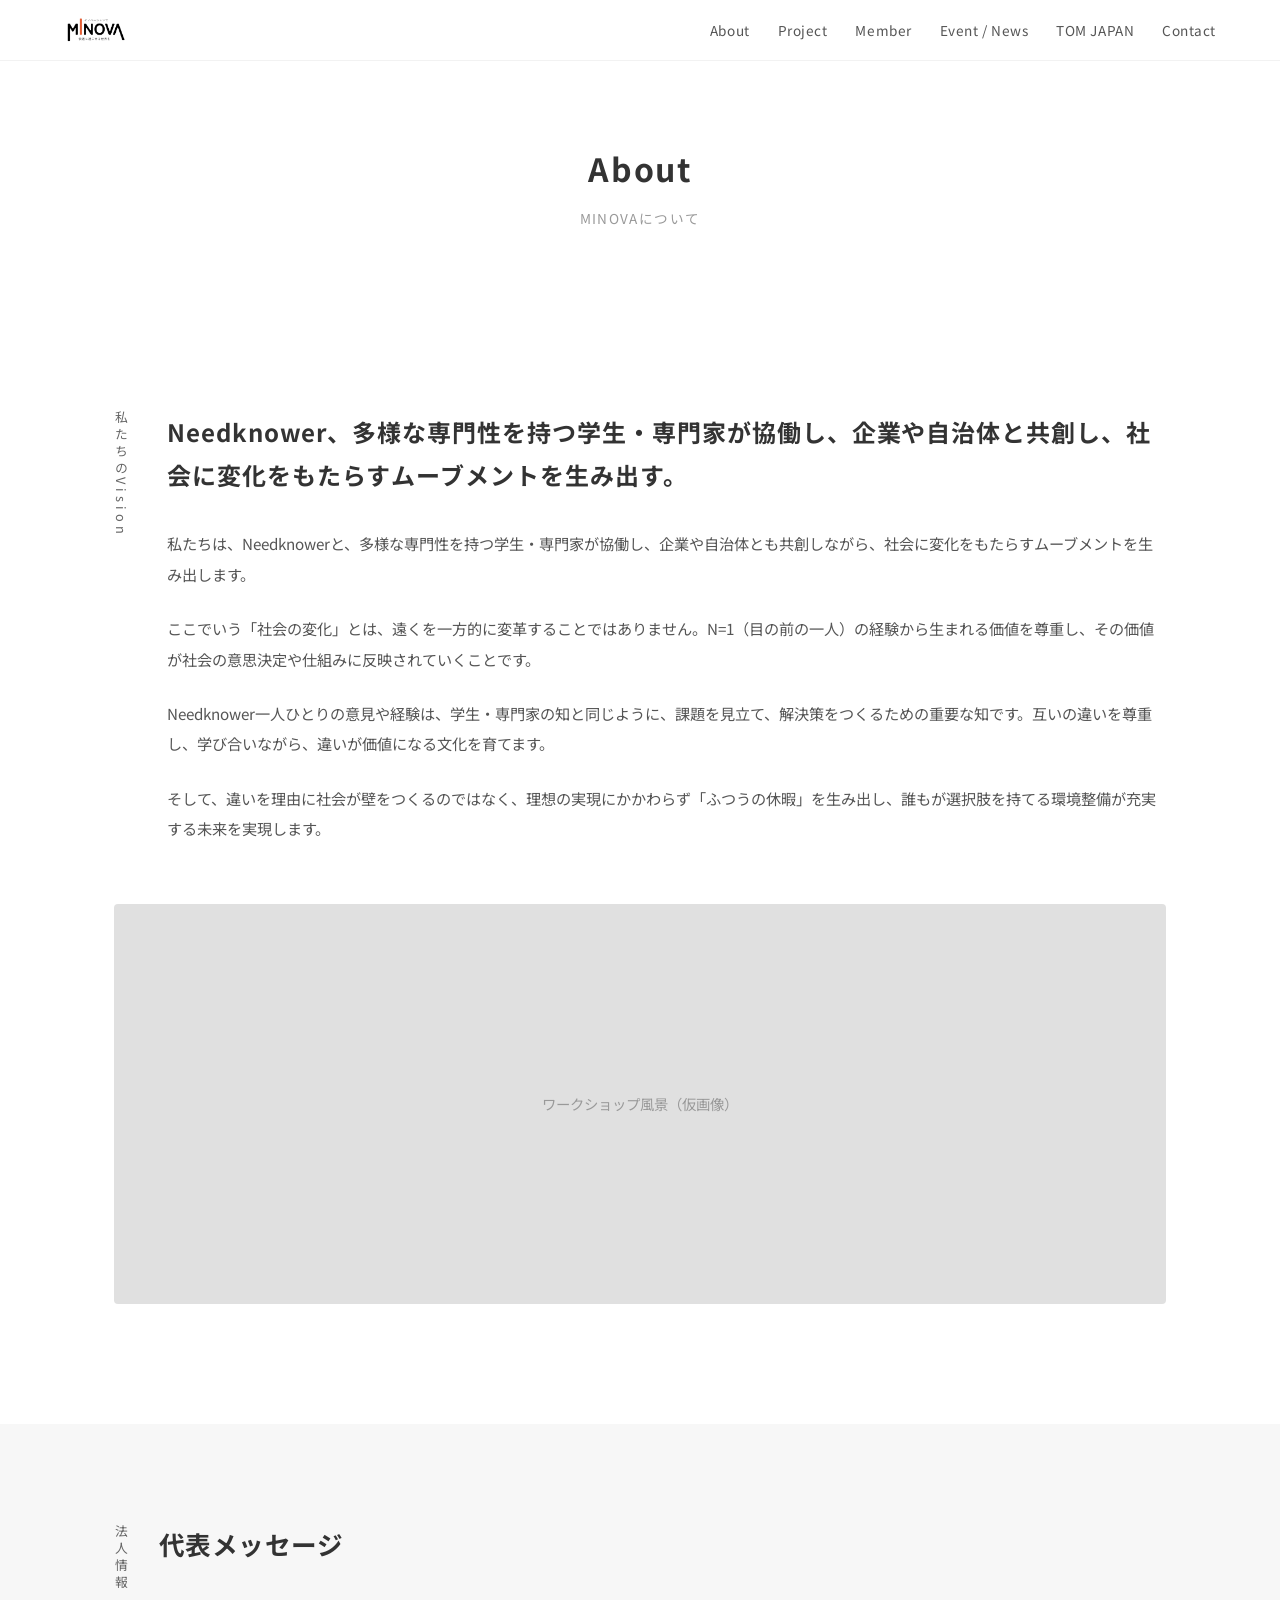
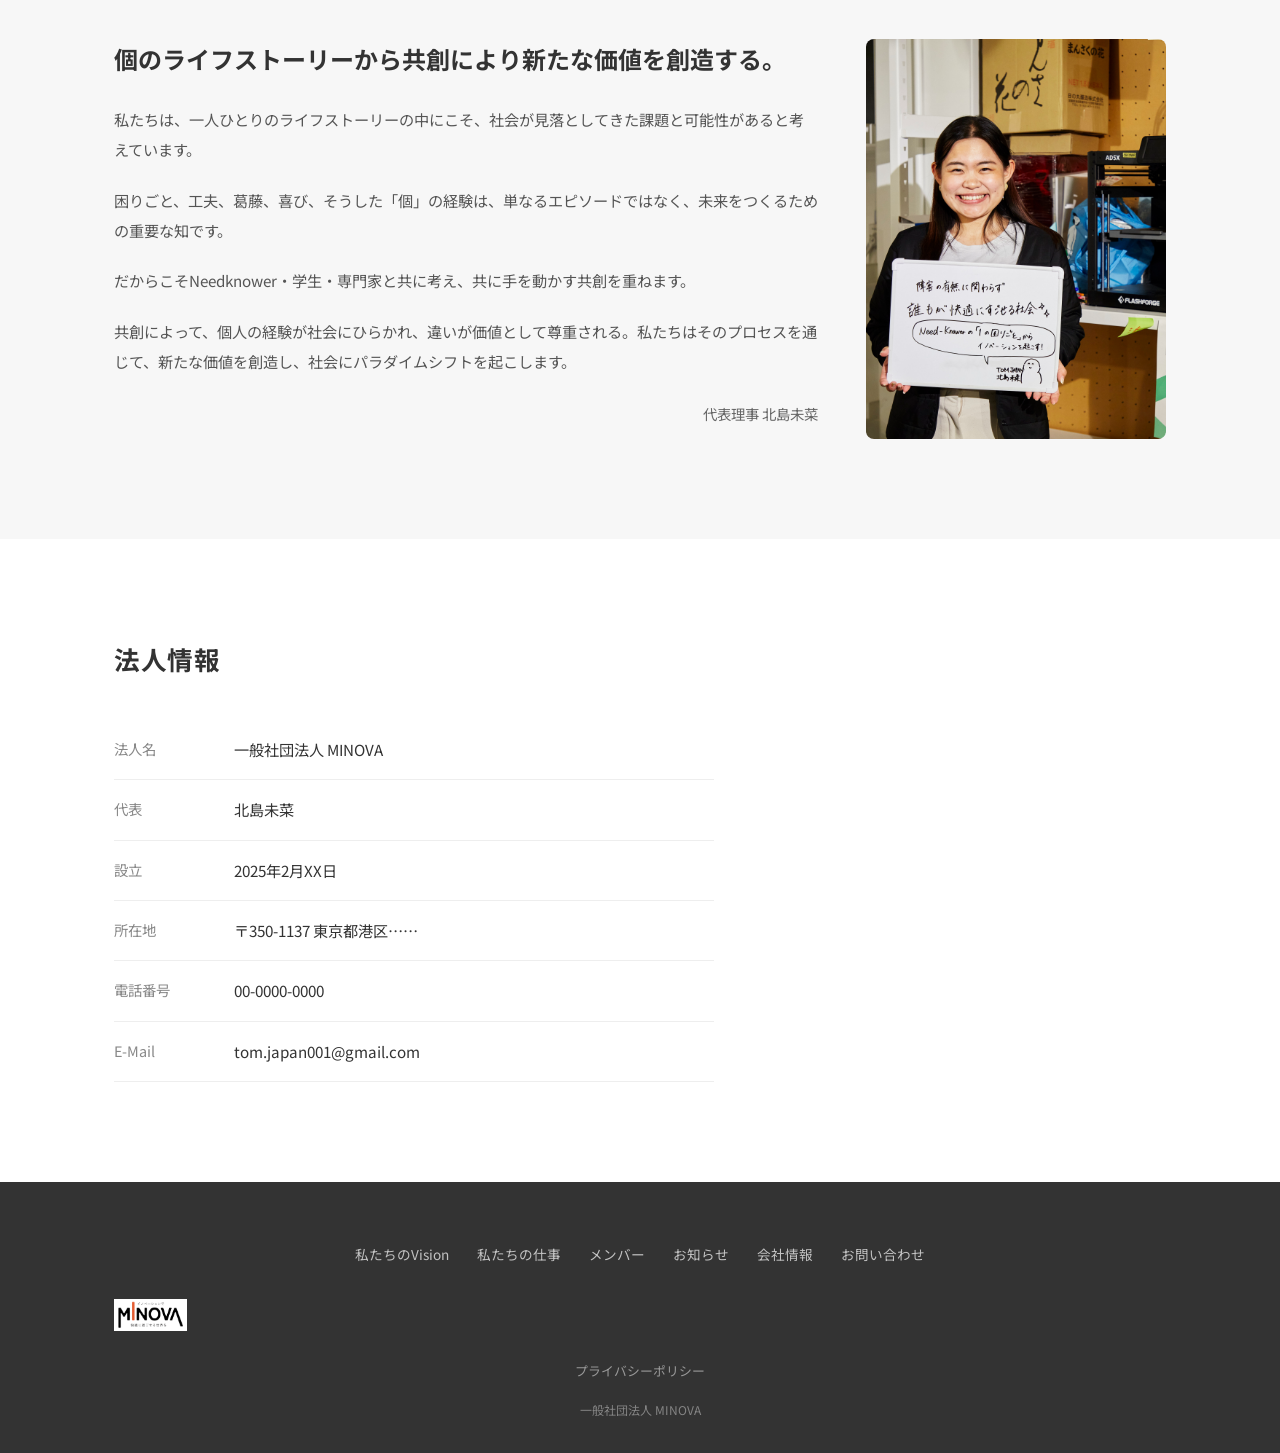
==== about.html @ c133fd69 "Aboutページの代表メッセージに写真を追加 Co-Authored-By: Claude Opus 4.6 (1M context) <noreply@anthropic.com>" ====
<!DOCTYPE html>
<html lang="ja">
<head>
  <meta charset="UTF-8">
  <meta name="viewport" content="width=device-width, initial-scale=1.0">
  <title>MINOVAについて | 一般社団法人MINOVA</title>
  <meta name="description" content="一般社団法人MINOVAのビジョン、代表メッセージ、法人情報をご紹介します。">
  <!-- OGP -->
  <meta property="og:title" content="MINOVAについて | 一般社団法人MINOVA">
  <meta property="og:description" content="一般社団法人MINOVAのビジョン、代表メッセージ、法人情報をご紹介します。">
  <meta property="og:type" content="website">
  <meta property="og:url" content="">
  <meta property="og:image" content="">
  <meta property="og:site_name" content="一般社団法人MINOVA">
  <meta name="twitter:card" content="summary_large_image">
  <!-- Google Fonts -->
  <link rel="preconnect" href="https://fonts.googleapis.com">
  <link rel="preconnect" href="https://fonts.gstatic.com" crossorigin>
  <link href="https://fonts.googleapis.com/css2?family=Noto+Sans+JP:wght@400;500;700&display=swap" rel="stylesheet">
  <link rel="stylesheet" href="css/style.css">
</head>
<body>
  <!-- ナビゲーション オーバーレイ -->
  <div class="nav-overlay" id="navOverlay"></div>

  <!-- ヘッダー -->
  <header class="header">
    <div class="header__inner">
      <a href="index.html" class="header__logo"><img src="assets/images/logo.png" alt="MINOVA"></a>
      <nav class="header__nav" id="globalNav">
        <a href="about.html">About</a>
        <a href="projects.html">Project</a>
        <a href="members.html">Member</a>
        <a href="news.html">Event / News</a>
        <a href="tom-japan.html">TOM JAPAN</a>
        <a href="contact.html">Contact</a>
      </nav>
      <button class="hamburger" id="hamburger" aria-label="メニューを開く">
        <span></span>
        <span></span>
        <span></span>
      </button>
    </div>
  </header>

  <!-- ページヘッダー -->
  <div class="page-header">
    <h1 class="page-header__title">About</h1>
    <p class="page-header__subtitle">MINOVAについて</p>
  </div>

  <!-- 私たちのVision -->
  <section class="vision section fade-in" id="about-vision">
    <div class="container">
      <div class="vision__inner">
        <div class="section-label">私たちのVision</div>
        <div class="vision__content">
          <h2 class="vision__heading">Needknower、多様な専門性を持つ学生・専門家が協働し、企業や自治体と共創し、社会に変化をもたらすムーブメントを生み出す。</h2>
          <div class="vision__text">
            <p>私たちは、Needknowerと、多様な専門性を持つ学生・専門家が協働し、企業や自治体とも共創しながら、社会に変化をもたらすムーブメントを生み出します。</p>
            <p>ここでいう「社会の変化」とは、遠くを一方的に変革することではありません。N=1（目の前の一人）の経験から生まれる価値を尊重し、その価値が社会の意思決定や仕組みに反映されていくことです。</p>
            <p>Needknower一人ひとりの意見や経験は、学生・専門家の知と同じように、課題を見立て、解決策をつくるための重要な知です。互いの違いを尊重し、学び合いながら、違いが価値になる文化を育てます。</p>
            <p>そして、違いを理由に社会が壁をつくるのではなく、理想の実現にかかわらず「ふつうの休暇」を生み出し、誰もが選択肢を持てる環境整備が充実する未来を実現します。</p>
          </div>
        </div>
      </div>
      <div class="vision__image vision__image--placeholder">
        ワークショップ風景（仮画像）
      </div>
    </div>
  </section>

  <!-- 代表メッセージ -->
  <section class="section section--gray fade-in" id="message">
    <div class="container">
      <div class="section-header">
        <div class="section-label">法人情報</div>
        <div>
          <h2 class="section-title">代表メッセージ</h2>
        </div>
      </div>
      <div class="message">
        <div class="message__text">
          <h3 class="message__title">個のライフストーリーから共創により新たな価値を創造する。</h3>
          <div class="message__body">
            <p>私たちは、一人ひとりのライフストーリーの中にこそ、社会が見落としてきた課題と可能性があると考えています。</p>
            <p>困りごと、工夫、葛藤、喜び、そうした「個」の経験は、単なるエピソードではなく、未来をつくるための重要な知です。</p>
            <p>だからこそNeedknower・学生・専門家と共に考え、共に手を動かす共創を重ねます。</p>
            <p>共創によって、個人の経験が社会にひらかれ、違いが価値として尊重される。私たちはそのプロセスを通じて、新たな価値を創造し、社会にパラダイムシフトを起こします。</p>
          </div>
          <p class="message__author">代表理事 北島未菜</p>
        </div>
        <img src="assets/images/Reps' Greeting.JPG" alt="代表理事 北島未菜" class="message__photo">
      </div>
    </div>
  </section>

  <!-- 法人情報 -->
  <section class="section fade-in" id="corporate-info">
    <div class="container">
      <h2 class="section-title" style="margin-bottom: 40px;">法人情報</h2>
      <table class="info-table">
        <tr>
          <th>法人名</th>
          <td>一般社団法人 MINOVA</td>
        </tr>
        <tr>
          <th>代表</th>
          <td>北島未菜</td>
        </tr>
        <tr>
          <th>設立</th>
          <td>2025年2月XX日</td>
        </tr>
        <tr>
          <th>所在地</th>
          <td>〒350-1137 東京都港区……</td>
        </tr>
        <tr>
          <th>電話番号</th>
          <td>00-0000-0000</td>
        </tr>
        <tr>
          <th>E-Mail</th>
          <td>tom.japan001@gmail.com</td>
        </tr>
      </table>
    </div>
  </section>

  <!-- フッター -->
  <footer class="footer">
    <div class="footer__inner">
      <nav class="footer__nav">
        <a href="about.html">私たちのVision</a>
        <a href="projects.html">私たちの仕事</a>
        <a href="members.html">メンバー</a>
        <a href="news.html">お知らせ</a>
        <a href="about.html#corporate-info">会社情報</a>
        <a href="contact.html">お問い合わせ</a>
      </nav>
      <div class="footer__logo"><img src="assets/images/logo.png" alt="MINOVA" style="height: 32px;"></div>
      <div class="footer__links">
        <a href="#">プライバシーポリシー</a>
      </div>
      <p class="footer__copy">一般社団法人 MINOVA</p>
    </div>
  </footer>

  <script src="js/main.js"></script>
</body>
</html>
---- css/style.css ----
/* ============================================
   MINOVA - 一般社団法人MINOVA 公式サイト
   style.css - メインスタイルシート
   ============================================ */

/* --- リセット・ベース --- */
*,
*::before,
*::after {
  margin: 0;
  padding: 0;
  box-sizing: border-box;
}

html {
  font-size: 16px;
  scroll-behavior: smooth;
}

body {
  font-family: "Noto Sans JP", "Hiragino Kaku Gothic ProN", "Yu Gothic", sans-serif;
  color: #333;
  background-color: #fff;
  line-height: 1.8;
  -webkit-font-smoothing: antialiased;
}

img {
  max-width: 100%;
  height: auto;
  display: block;
}

a {
  color: inherit;
  text-decoration: none;
}

ul, ol {
  list-style: none;
}

button, input, textarea, select {
  font-family: inherit;
  font-size: inherit;
}

/* --- ユーティリティ --- */
.container {
  max-width: 1100px;
  margin: 0 auto;
  padding: 0 24px;
}

.container--narrow {
  max-width: 800px;
  margin: 0 auto;
  padding: 0 24px;
}

.section {
  padding: 100px 0;
}

.section--gray {
  background-color: #f7f7f7;
}

.section-label {
  writing-mode: vertical-rl;
  font-size: 0.8rem;
  letter-spacing: 0.3em;
  color: #666;
  font-weight: 400;
  line-height: 1;
}

.section-header {
  display: flex;
  align-items: flex-start;
  gap: 32px;
  margin-bottom: 48px;
}

.section-title {
  font-size: 1.6rem;
  font-weight: 700;
  line-height: 1.6;
  letter-spacing: 0.02em;
}

.section-subtitle {
  font-size: 0.95rem;
  color: #888;
  margin-top: 8px;
  letter-spacing: 0.05em;
}

/* --- ヘッダー --- */
.header {
  position: fixed;
  top: 0;
  left: 0;
  width: 100%;
  background: rgba(255, 255, 255, 0.97);
  backdrop-filter: blur(8px);
  z-index: 1000;
  border-bottom: 1px solid rgba(0, 0, 0, 0.05);
}

.header__inner {
  display: flex;
  align-items: center;
  justify-content: space-between;
  max-width: 1200px;
  margin: 0 auto;
  padding: 16px 24px;
}

.header__logo {
  display: flex;
  align-items: center;
  gap: 8px;
  font-size: 1.4rem;
  font-weight: 700;
  letter-spacing: 0.08em;
  color: #222;
}

.header__logo img {
  height: 28px;
  width: auto;
}

.header__nav {
  display: flex;
  align-items: center;
  gap: 28px;
}

.header__nav a {
  font-size: 0.85rem;
  color: #555;
  letter-spacing: 0.04em;
  transition: color 0.3s;
  position: relative;
}

.header__nav a::after {
  content: "";
  position: absolute;
  bottom: -4px;
  left: 0;
  width: 0;
  height: 1px;
  background: #333;
  transition: width 0.3s;
}

.header__nav a:hover {
  color: #222;
}

.header__nav a:hover::after {
  width: 100%;
}

/* ハンバーガーメニュー */
.hamburger {
  display: none;
  flex-direction: column;
  gap: 5px;
  background: none;
  border: none;
  cursor: pointer;
  padding: 4px;
  z-index: 1001;
}

.hamburger span {
  display: block;
  width: 24px;
  height: 2px;
  background: #333;
  transition: transform 0.3s, opacity 0.3s;
}

.hamburger.is-active span:nth-child(1) {
  transform: rotate(45deg) translate(5px, 5px);
}

.hamburger.is-active span:nth-child(2) {
  opacity: 0;
}

.hamburger.is-active span:nth-child(3) {
  transform: rotate(-45deg) translate(5px, -5px);
}

/* --- Hero --- */
.hero {
  position: relative;
  height: 100vh;
  min-height: 600px;
  display: flex;
  align-items: center;
  justify-content: center;
  overflow: hidden;
  margin-top: 60px;
}

.hero__bg {
  position: absolute;
  inset: 0;
  /* 仮画像：後でGoogle DriveのURLに差し替え */
  background: url("../assets/images/hero-placeholder.jpg") center center / cover no-repeat;
  filter: brightness(0.6);
}

/* 仮画像がない場合のフォールバック */
.hero__bg--placeholder {
  background: linear-gradient(135deg, #667eea 0%, #764ba2 100%);
  filter: brightness(0.7);
}

.hero__content {
  position: relative;
  z-index: 1;
  text-align: center;
  color: #fff;
}

.hero__copy {
  font-size: 3rem;
  font-weight: 700;
  line-height: 1.5;
  letter-spacing: 0.08em;
  text-shadow: 0 2px 20px rgba(0, 0, 0, 0.3);
}

.hero__copy span {
  display: block;
}

/* --- Visionセクション --- */
.vision {
  padding: 120px 0;
}

.vision__inner {
  display: flex;
  gap: 40px;
  align-items: flex-start;
}

.vision__heading {
  font-size: 1.5rem;
  font-weight: 700;
  line-height: 1.8;
  letter-spacing: 0.04em;
  margin-bottom: 32px;
}

.vision__text {
  font-size: 0.95rem;
  line-height: 2;
  color: #555;
}

.vision__text p {
  margin-bottom: 24px;
}

.vision__text p:last-child {
  margin-bottom: 0;
}

.vision__image {
  margin-top: 60px;
  width: 100%;
  height: 400px;
  /* 仮画像：後でGoogle DriveのURLに差し替え */
  background: url("../assets/images/vision-placeholder.jpg") center center / cover no-repeat;
  border-radius: 4px;
}

.vision__image--placeholder {
  background: #e0e0e0;
  display: flex;
  align-items: center;
  justify-content: center;
  color: #999;
  font-size: 0.9rem;
}

/* --- 私たちの仕事セクション --- */
.work {
  padding: 120px 0;
  background: #fafafa;
}

.work__inner {
  display: flex;
  gap: 40px;
  align-items: flex-start;
}

.work__content {
  flex: 1;
}

.work__item {
  margin-bottom: 60px;
}

.work__item:last-child {
  margin-bottom: 0;
}

.work__number {
  font-size: 0.85rem;
  color: #999;
  letter-spacing: 0.1em;
  margin-bottom: 8px;
}

.work__item-title {
  font-size: 1.4rem;
  font-weight: 700;
  margin-bottom: 16px;
  letter-spacing: 0.02em;
}

.work__item-text {
  font-size: 0.95rem;
  line-height: 2;
  color: #555;
  margin-bottom: 24px;
}

.work__images {
  display: grid;
  grid-template-columns: repeat(3, 1fr);
  gap: 12px;
}

.work__images img,
.work__images .placeholder-img {
  width: 100%;
  aspect-ratio: 4 / 3;
  object-fit: cover;
  border-radius: 4px;
}

.placeholder-img {
  background: #e0e0e0;
  display: flex;
  align-items: center;
  justify-content: center;
  color: #aaa;
  font-size: 0.8rem;
}

/* --- カードセクション共通 --- */
.cards-grid {
  display: grid;
  grid-template-columns: repeat(3, 1fr);
  gap: 24px;
}

.card {
  background: #fff;
  border-radius: 8px;
  overflow: hidden;
  box-shadow: 0 2px 12px rgba(0, 0, 0, 0.06);
  transition: transform 0.3s, box-shadow 0.3s;
}

.card:hover {
  transform: translateY(-4px);
  box-shadow: 0 8px 24px rgba(0, 0, 0, 0.1);
}

.card__image {
  width: 100%;
  aspect-ratio: 16 / 10;
  object-fit: cover;
  background: #e8e8e8;
}

.card__image--placeholder {
  display: flex;
  align-items: center;
  justify-content: center;
  color: #aaa;
  font-size: 0.8rem;
}

.card__body {
  padding: 20px;
}

.card__category {
  display: inline-block;
  font-size: 0.7rem;
  font-weight: 700;
  color: #fff;
  background: #333;
  padding: 2px 10px;
  border-radius: 2px;
  letter-spacing: 0.08em;
  margin-bottom: 8px;
}

.card__date {
  font-size: 0.78rem;
  color: #999;
  margin-left: 8px;
}

.card__title {
  font-size: 1rem;
  font-weight: 600;
  margin-bottom: 8px;
  line-height: 1.5;
}

.card__summary {
  font-size: 0.85rem;
  color: #777;
  line-height: 1.7;
}

/* --- お知らせ（リスト形式） --- */
.news-list {
  border-top: 1px solid #eee;
}

.news-list__item {
  display: flex;
  align-items: flex-start;
  gap: 24px;
  padding: 24px 0;
  border-bottom: 1px solid #eee;
  transition: background 0.2s;
}

.news-list__item:hover {
  background: #fafafa;
}

.news-list__image {
  width: 160px;
  min-width: 160px;
  aspect-ratio: 16 / 10;
  object-fit: cover;
  background: #e8e8e8;
  border-radius: 4px;
}

.news-list__image--placeholder {
  display: flex;
  align-items: center;
  justify-content: center;
  color: #aaa;
  font-size: 0.75rem;
}

.news-list__content {
  flex: 1;
}

.news-list__meta {
  display: flex;
  align-items: center;
  gap: 12px;
  margin-bottom: 8px;
}

.news-list__category {
  display: inline-block;
  font-size: 0.7rem;
  font-weight: 700;
  color: #fff;
  background: #333;
  padding: 2px 8px;
  border-radius: 2px;
  letter-spacing: 0.06em;
}

.news-list__date {
  font-size: 0.8rem;
  color: #999;
}

.news-list__title {
  font-size: 1rem;
  font-weight: 600;
  margin-bottom: 4px;
}

.news-list__summary {
  font-size: 0.85rem;
  color: #777;
  line-height: 1.6;
}

/* --- メンバー横スクロール --- */
.members-scroll {
  display: flex;
  gap: 20px;
  overflow-x: auto;
  padding-bottom: 16px;
  scroll-snap-type: x mandatory;
  -webkit-overflow-scrolling: touch;
}

.members-scroll .member-card {
  flex: 0 0 220px;
  scroll-snap-align: start;
}

.members-scroll::-webkit-scrollbar {
  height: 6px;
}

.members-scroll::-webkit-scrollbar-track {
  background: #eee;
  border-radius: 3px;
}

.members-scroll::-webkit-scrollbar-thumb {
  background: #ccc;
  border-radius: 3px;
}

.members-scroll::-webkit-scrollbar-thumb:hover {
  background: #aaa;
}

/* --- メンバーカード --- */
.members-grid {
  display: grid;
  grid-template-columns: repeat(auto-fill, minmax(240px, 1fr));
  gap: 28px;
}

.member-card {
  text-align: center;
  padding: 32px 20px;
  background: #fff;
  border-radius: 12px;
  box-shadow: 0 2px 12px rgba(0, 0, 0, 0.06);
  transition: transform 0.3s;
}

.member-card:hover {
  transform: translateY(-4px);
}

.member-card__photo {
  width: 120px;
  height: 120px;
  border-radius: 50%;
  object-fit: cover;
  margin: 0 auto 16px;
  background: #e8e8e8;
}

.member-card__photo--placeholder {
  display: flex;
  align-items: center;
  justify-content: center;
  color: #aaa;
  font-size: 0.75rem;
}

.member-card__name {
  font-size: 1.1rem;
  font-weight: 700;
  margin-bottom: 4px;
}

.member-card__affiliation {
  font-size: 0.8rem;
  color: #888;
  margin-bottom: 4px;
}

.member-card__role {
  font-size: 0.8rem;
  color: #666;
  font-weight: 600;
  margin-bottom: 12px;
}

.member-card__comment {
  font-size: 0.85rem;
  color: #555;
  line-height: 1.6;
  font-style: italic;
}

/* --- 法人情報テーブル --- */
.info-table {
  width: 100%;
  max-width: 600px;
  border-collapse: collapse;
}

.info-table tr {
  border-bottom: 1px solid #eee;
}

.info-table th {
  text-align: left;
  font-weight: 400;
  font-size: 0.9rem;
  color: #888;
  padding: 16px 24px 16px 0;
  white-space: nowrap;
  vertical-align: top;
  width: 120px;
}

.info-table td {
  font-size: 0.95rem;
  padding: 16px 0;
}

/* --- お問い合わせフォーム --- */
.contact-form {
  max-width: 560px;
  margin: 0 auto;
}

.contact-form__intro {
  text-align: center;
  font-size: 0.95rem;
  color: #555;
  margin-bottom: 40px;
  line-height: 1.8;
}

.form-group {
  margin-bottom: 28px;
}

.form-group label {
  display: block;
  font-size: 0.9rem;
  font-weight: 700;
  margin-bottom: 8px;
}

.form-group .required {
  display: inline-block;
  font-size: 0.7rem;
  color: #fff;
  background: #e74c3c;
  padding: 1px 8px;
  border-radius: 2px;
  margin-left: 8px;
  font-weight: 400;
}

.form-group input[type="text"],
.form-group input[type="email"],
.form-group input[type="tel"],
.form-group textarea {
  width: 100%;
  padding: 12px 16px;
  border: 1px solid #ddd;
  border-radius: 4px;
  font-size: 0.95rem;
  transition: border-color 0.3s;
  background: #fff;
}

.form-group input:focus,
.form-group textarea:focus {
  outline: none;
  border-color: #333;
}

.form-group textarea {
  min-height: 180px;
  resize: vertical;
}

.form-checkbox {
  display: flex;
  align-items: center;
  gap: 8px;
  margin-bottom: 16px;
}

.form-checkbox input[type="checkbox"] {
  width: 18px;
  height: 18px;
  accent-color: #333;
}

.form-checkbox label {
  font-size: 0.9rem;
  font-weight: 400;
  margin-bottom: 0;
}

.form-checkbox .required {
  display: inline-block;
  font-size: 0.7rem;
  color: #fff;
  background: #e74c3c;
  padding: 1px 8px;
  border-radius: 2px;
  margin-left: 8px;
  font-weight: 400;
}

.form-note {
  text-align: center;
  font-size: 0.8rem;
  color: #999;
  margin-bottom: 24px;
  line-height: 1.7;
}

.form-submit {
  display: block;
  width: 200px;
  margin: 0 auto;
  padding: 16px;
  background: #333;
  color: #fff;
  border: none;
  border-radius: 4px;
  font-size: 1rem;
  font-weight: 600;
  letter-spacing: 0.1em;
  cursor: pointer;
  transition: background 0.3s;
}

.form-submit:hover {
  background: #555;
}

.form-submit:disabled {
  background: #ccc;
  cursor: not-allowed;
}

/* --- ボタン共通 --- */
.btn {
  display: inline-block;
  padding: 14px 36px;
  border: 1px solid #333;
  color: #333;
  font-size: 0.9rem;
  letter-spacing: 0.06em;
  transition: background 0.3s, color 0.3s;
  border-radius: 0;
}

.btn:hover {
  background: #333;
  color: #fff;
}

.btn--primary {
  background: #333;
  color: #fff;
}

.btn--primary:hover {
  background: #555;
}

.btn--center {
  display: block;
  text-align: center;
  width: fit-content;
  margin: 40px auto 0;
}

/* --- CTA セクション --- */
.cta {
  text-align: center;
  padding: 80px 0;
  background: #f5f5f5;
}

.cta__title {
  font-size: 1.4rem;
  font-weight: 700;
  margin-bottom: 16px;
}

.cta__text {
  font-size: 0.95rem;
  color: #666;
  margin-bottom: 32px;
}

/* --- TOM JAPAN 導線 --- */
.tom-japan-banner {
  position: relative;
  padding: 80px 0;
  background: #f0f0f0;
  overflow: hidden;
}

.tom-japan-banner__inner {
  display: flex;
  align-items: center;
  gap: 48px;
}

.tom-japan-banner__image {
  width: 400px;
  min-width: 300px;
  aspect-ratio: 4 / 3;
  background: #ddd;
  border-radius: 8px;
  object-fit: cover;
}

.tom-japan-banner__image--placeholder {
  display: flex;
  align-items: center;
  justify-content: center;
  color: #999;
  font-size: 0.85rem;
}

.tom-japan-banner__content {
  flex: 1;
}

.tom-japan-banner__title {
  font-size: 1.6rem;
  font-weight: 700;
  margin-bottom: 16px;
}

.tom-japan-banner__text {
  font-size: 0.95rem;
  color: #555;
  line-height: 1.8;
  margin-bottom: 24px;
}

/* --- 大きな画像セクション --- */
.full-image {
  width: 100%;
  height: 50vh;
  min-height: 300px;
  object-fit: cover;
  background: #e0e0e0;
}

.full-image--placeholder {
  display: flex;
  align-items: center;
  justify-content: center;
  color: #999;
  font-size: 0.9rem;
}

/* --- ページヘッダー（各ページ上部） --- */
.page-header {
  padding: 140px 0 60px;
  text-align: center;
}

.page-header__title {
  font-size: 2rem;
  font-weight: 700;
  letter-spacing: 0.06em;
  margin-bottom: 8px;
}

.page-header__subtitle {
  font-size: 0.85rem;
  color: #999;
  letter-spacing: 0.1em;
}

/* --- 代表メッセージ --- */
.message {
  display: flex;
  gap: 48px;
  align-items: flex-start;
}

.message__text {
  flex: 1;
}

.message__title {
  font-size: 1.5rem;
  font-weight: 700;
  line-height: 1.7;
  margin-bottom: 24px;
}

.message__body {
  font-size: 0.95rem;
  line-height: 2;
  color: #555;
}

.message__body p {
  margin-bottom: 20px;
}

.message__body p:last-child {
  margin-bottom: 0;
}

.message__author {
  text-align: right;
  font-size: 0.9rem;
  color: #666;
  margin-top: 24px;
}

.message__photo {
  width: 300px;
  min-width: 250px;
  aspect-ratio: 3 / 4;
  object-fit: cover;
  border-radius: 8px;
  background: #e8e8e8;
}

.message__photo--placeholder {
  display: flex;
  align-items: center;
  justify-content: center;
  color: #aaa;
  font-size: 0.8rem;
}

/* --- フッター --- */
.footer {
  background: #333;
  color: #fff;
  padding: 60px 0 32px;
}

.footer__inner {
  max-width: 1100px;
  margin: 0 auto;
  padding: 0 24px;
}

.footer__nav {
  display: flex;
  justify-content: center;
  gap: 28px;
  margin-bottom: 32px;
  flex-wrap: wrap;
}

.footer__nav a {
  font-size: 0.85rem;
  color: rgba(255, 255, 255, 0.7);
  transition: color 0.3s;
}

.footer__nav a:hover {
  color: #fff;
}

.footer__logo {
  text-align: center;
  font-size: 1.3rem;
  font-weight: 700;
  letter-spacing: 0.08em;
  margin-bottom: 24px;
}

.footer__links {
  text-align: center;
  margin-bottom: 16px;
}

.footer__links a {
  font-size: 0.8rem;
  color: rgba(255, 255, 255, 0.5);
  transition: color 0.3s;
}

.footer__links a:hover {
  color: #fff;
}

.footer__copy {
  text-align: center;
  font-size: 0.75rem;
  color: rgba(255, 255, 255, 0.4);
}

/* --- フェードインアニメーション --- */
.fade-in {
  opacity: 0;
  transform: translateY(20px);
  transition: opacity 0.6s ease, transform 0.6s ease;
}

.fade-in.is-visible {
  opacity: 1;
  transform: translateY(0);
}

/* --- レスポンシブ --- */
@media (max-width: 1024px) {
  .cards-grid {
    grid-template-columns: repeat(2, 1fr);
  }
}

@media (max-width: 768px) {
  html {
    font-size: 15px;
  }

  .section {
    padding: 70px 0;
  }

  /* ヘッダー */
  .hamburger {
    display: flex;
  }

  .header__nav {
    position: fixed;
    top: 0;
    right: -100%;
    width: 80%;
    max-width: 320px;
    height: 100vh;
    background: #fff;
    flex-direction: column;
    align-items: flex-start;
    padding: 80px 32px 32px;
    gap: 0;
    transition: right 0.3s ease;
    box-shadow: -4px 0 20px rgba(0, 0, 0, 0.1);
  }

  .header__nav.is-open {
    right: 0;
  }

  .header__nav a {
    font-size: 1rem;
    padding: 16px 0;
    display: block;
    width: 100%;
    border-bottom: 1px solid #eee;
  }

  .nav-overlay {
    display: none;
    position: fixed;
    inset: 0;
    background: rgba(0, 0, 0, 0.3);
    z-index: 999;
  }

  .nav-overlay.is-visible {
    display: block;
  }

  /* Hero */
  .hero {
    height: 80vh;
    min-height: 500px;
  }

  .hero__copy {
    font-size: 2rem;
  }

  /* Vision */
  .vision {
    padding: 80px 0;
  }

  .vision__inner {
    flex-direction: column;
    gap: 16px;
  }

  .section-label {
    writing-mode: horizontal-tb;
  }

  .vision__heading {
    font-size: 1.2rem;
  }

  .vision__image {
    height: 250px;
  }

  /* Work */
  .work {
    padding: 80px 0;
  }

  .work__inner {
    flex-direction: column;
    gap: 16px;
  }

  .work__images {
    grid-template-columns: repeat(3, 1fr);
    gap: 8px;
  }

  /* Cards */
  .cards-grid {
    grid-template-columns: 1fr;
  }

  /* News List */
  .news-list__item {
    flex-direction: column;
    gap: 12px;
  }

  .news-list__image {
    width: 100%;
    min-width: 100%;
  }

  /* Message */
  .message {
    flex-direction: column-reverse;
    gap: 24px;
  }

  .message__photo {
    width: 100%;
    min-width: unset;
    aspect-ratio: 4 / 3;
  }

  /* TOM JAPAN Banner */
  .tom-japan-banner__inner {
    flex-direction: column;
    gap: 24px;
  }

  .tom-japan-banner__image {
    width: 100%;
    min-width: unset;
  }

  /* Page Header */
  .page-header {
    padding: 110px 0 40px;
  }

  .page-header__title {
    font-size: 1.6rem;
  }

  /* Members */
  .members-grid {
    grid-template-columns: repeat(auto-fill, minmax(200px, 1fr));
    gap: 16px;
  }

  /* Section Header */
  .section-header {
    flex-direction: column;
    gap: 12px;
  }

  .section-title {
    font-size: 1.3rem;
  }

  /* Info Table */
  .info-table th {
    width: 90px;
    font-size: 0.8rem;
    padding-right: 12px;
  }

  .info-table td {
    font-size: 0.85rem;
  }
}

@media (max-width: 480px) {
  .hero__copy {
    font-size: 1.6rem;
  }

  .work__images {
    grid-template-columns: 1fr 1fr;
  }

  .members-grid {
    grid-template-columns: 1fr;
  }

  .container {
    padding: 0 16px;
  }
}
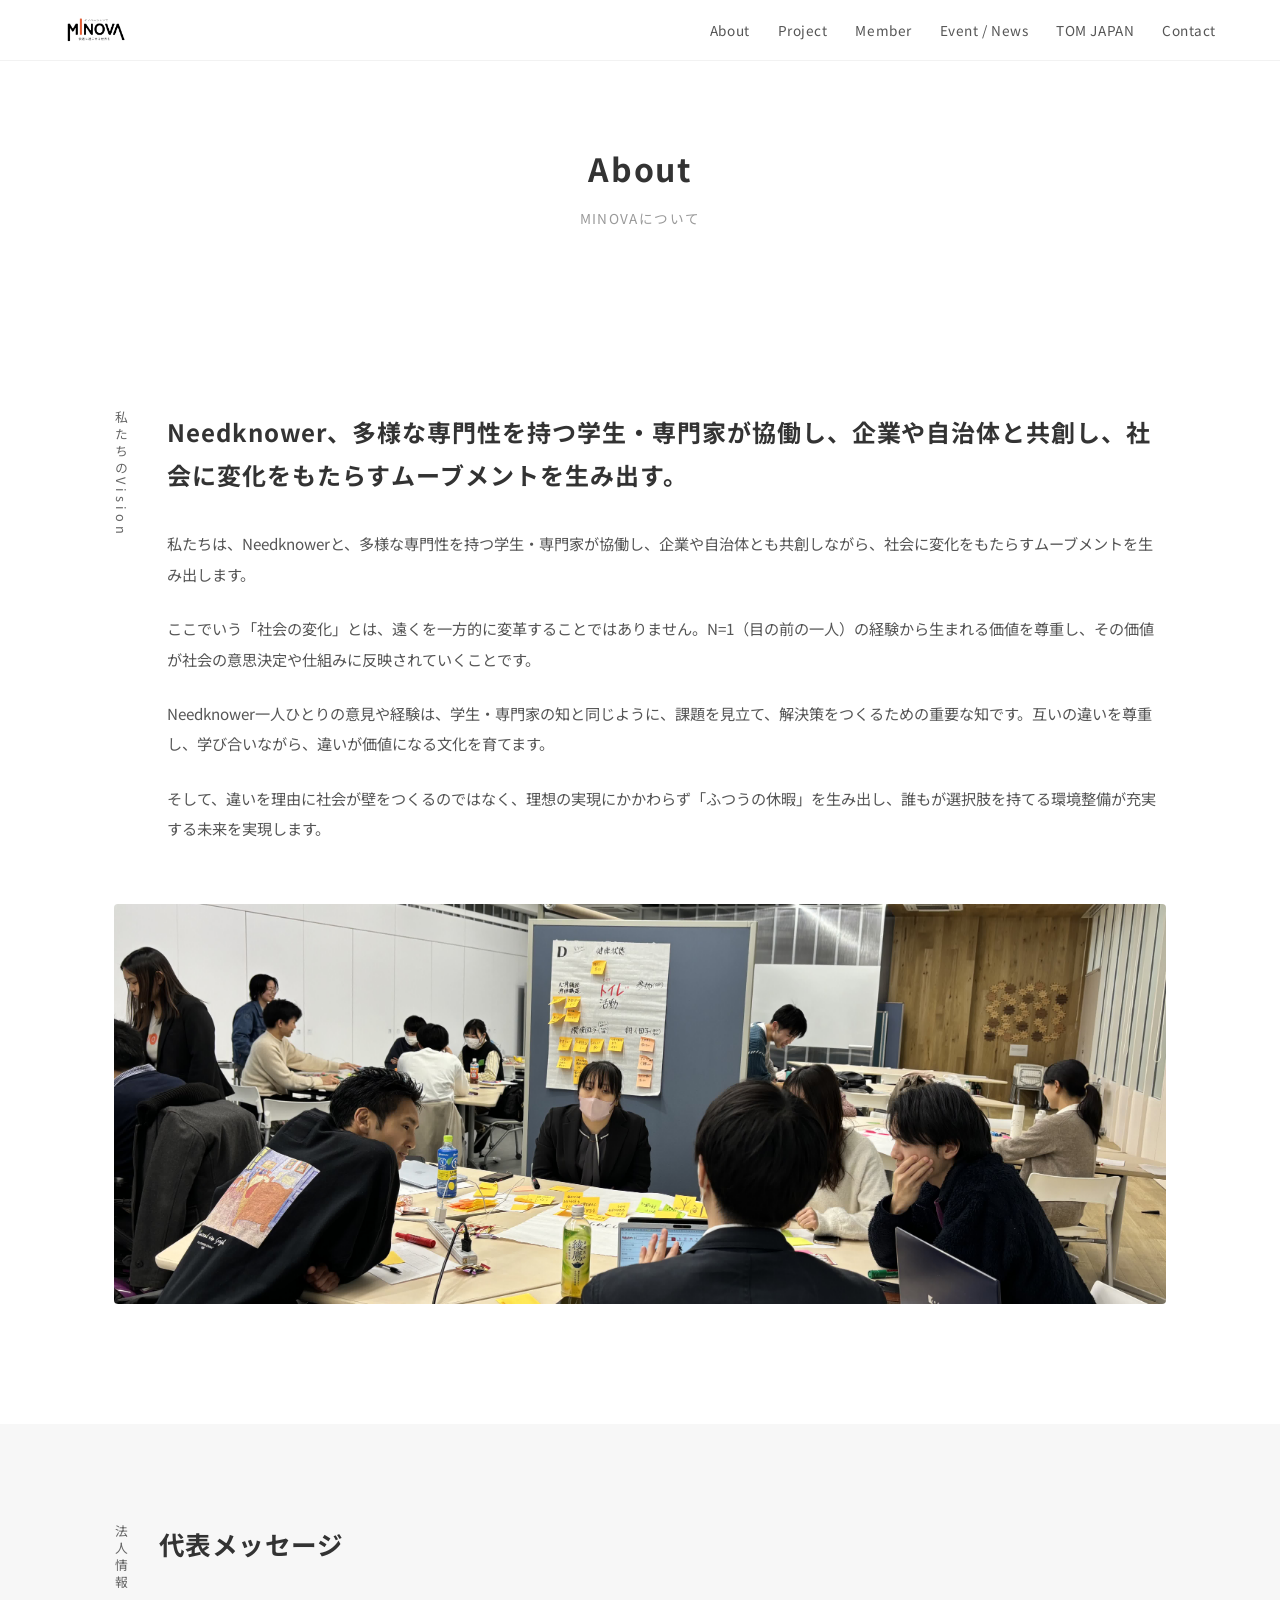
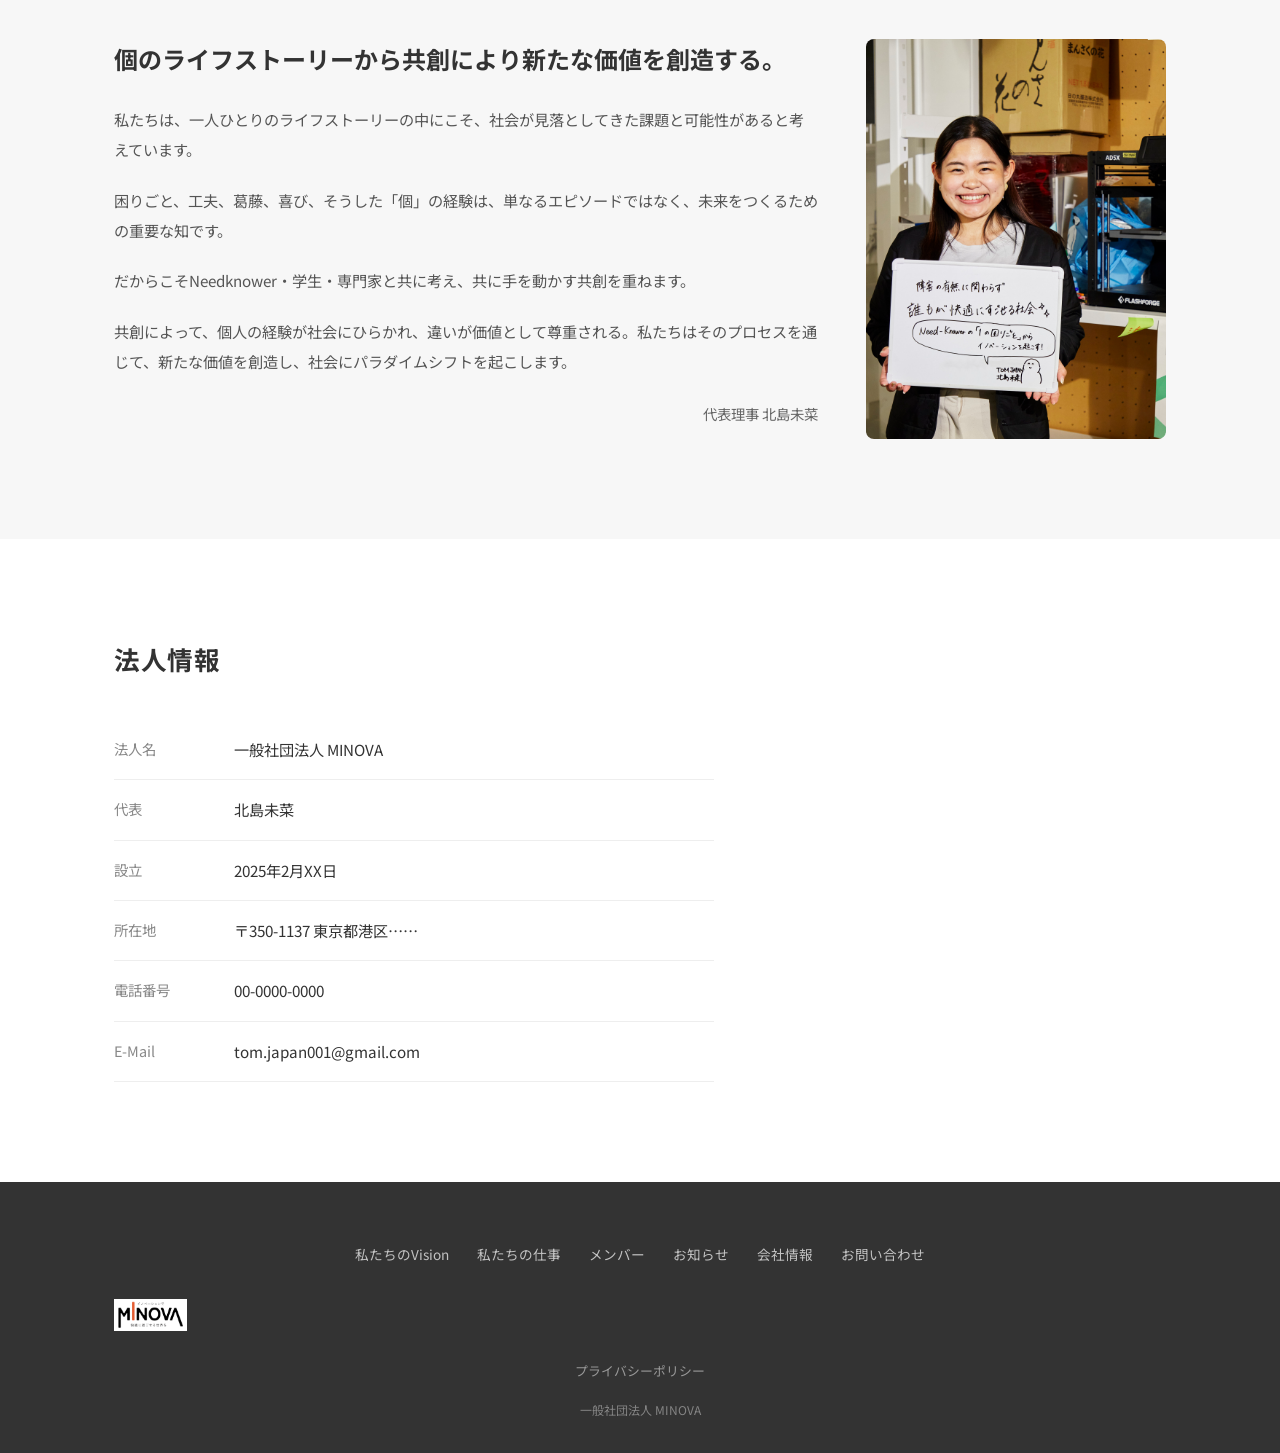
==== commit f91ad0d1: "トップ・AboutページのVisionセクションにワークショップ写真を追加 Co-Authored-By: Claude Opus 4.6 (1M context) <noreply@anthropi" ====
--- a/about.html
+++ b/about.html
@@ -64,9 +64,7 @@
           </div>
         </div>
       </div>
-      <div class="vision__image vision__image--placeholder">
-        ワークショップ風景（仮画像）
-      </div>
+      <img src="assets/images/Workshop-1.jpg" alt="ワークショップ風景" class="vision__image">
     </div>
   </section>
 
--- a/css/style.css
+++ b/css/style.css
@@ -207,14 +207,14 @@
   justify-content: center;
   overflow: hidden;
   margin-top: 60px;
+  background: #000;
 }
 
 .hero__bg {
   position: absolute;
   inset: 0;
-  /* 仮画像：後でGoogle DriveのURLに差し替え */
-  background: url("../assets/images/hero-placeholder.jpg") center center / cover no-repeat;
-  filter: brightness(0.6);
+  background: center center / cover no-repeat;
+  opacity: 0.3;
 }
 
 /* 仮画像がない場合のフォールバック */
@@ -279,8 +279,7 @@
   margin-top: 60px;
   width: 100%;
   height: 400px;
-  /* 仮画像：後でGoogle DriveのURLに差し替え */
-  background: url("../assets/images/vision-placeholder.jpg") center center / cover no-repeat;
+  object-fit: cover;
   border-radius: 4px;
 }
 
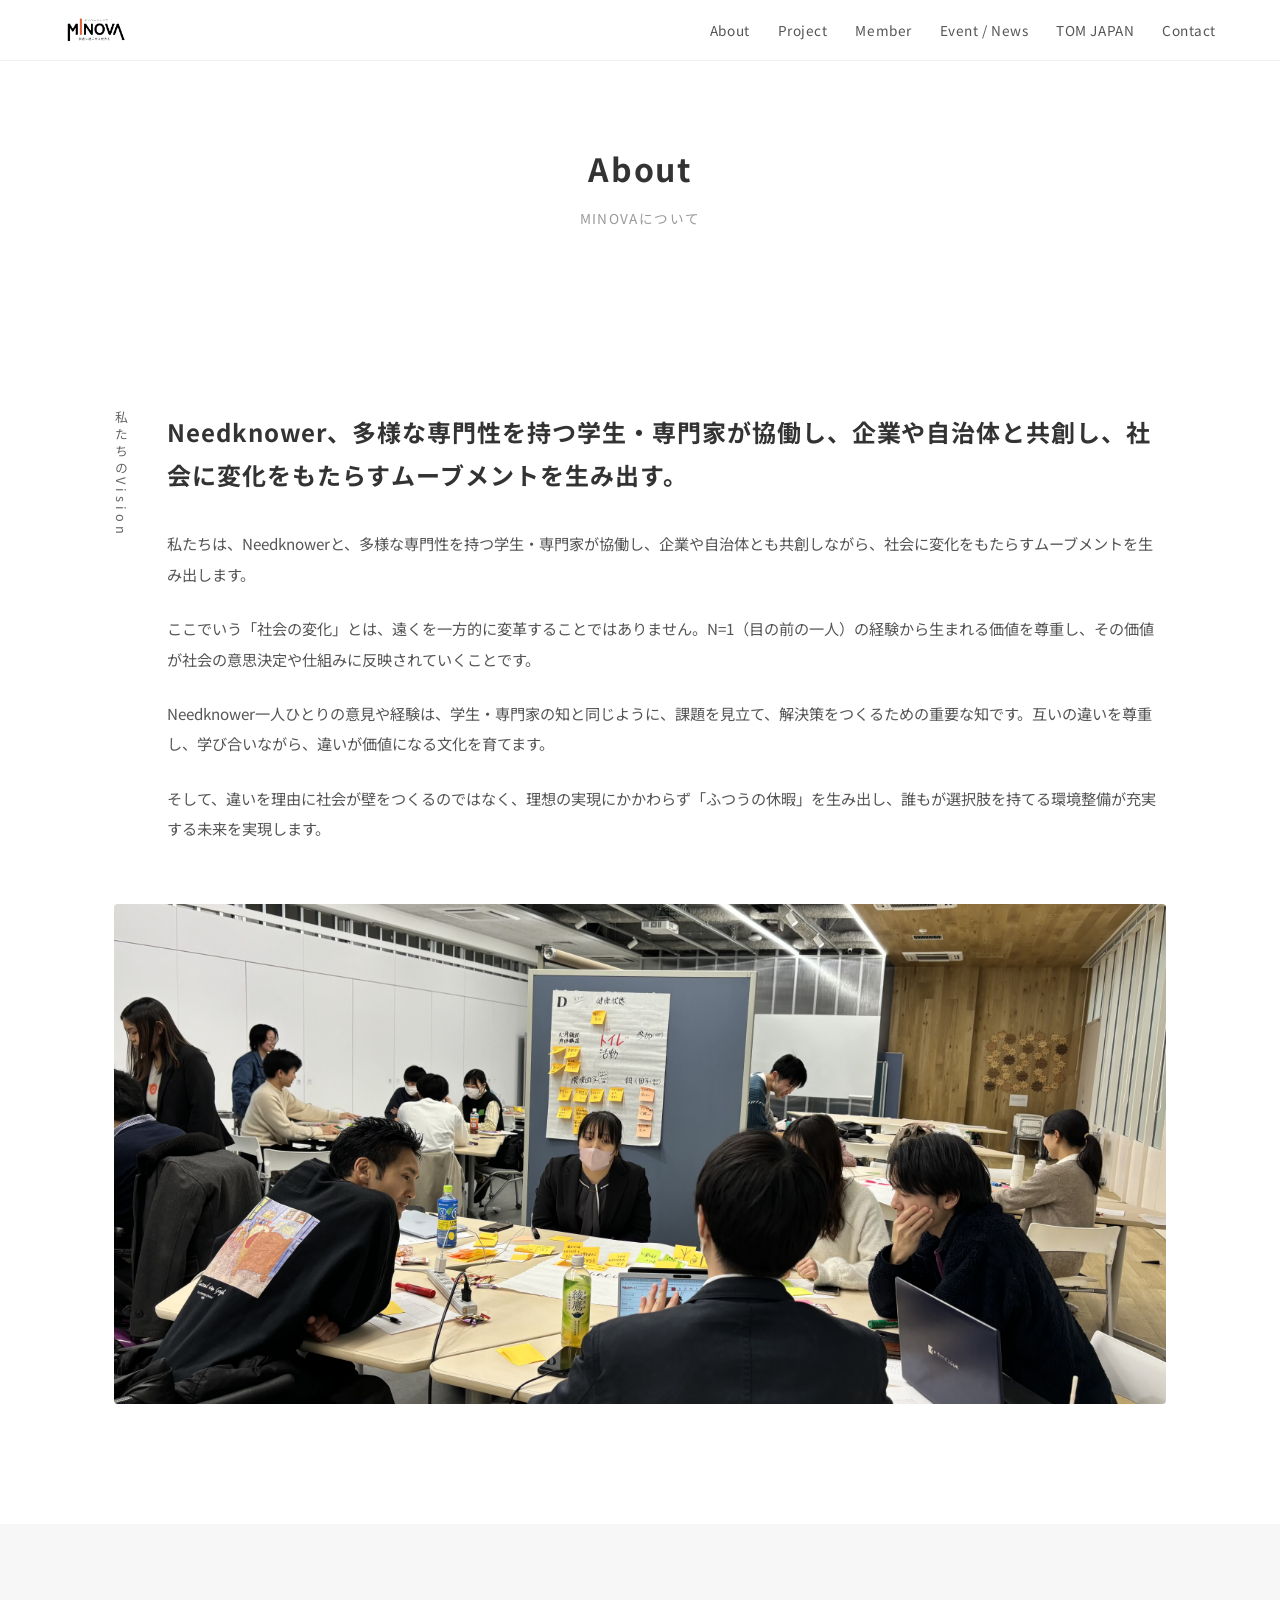
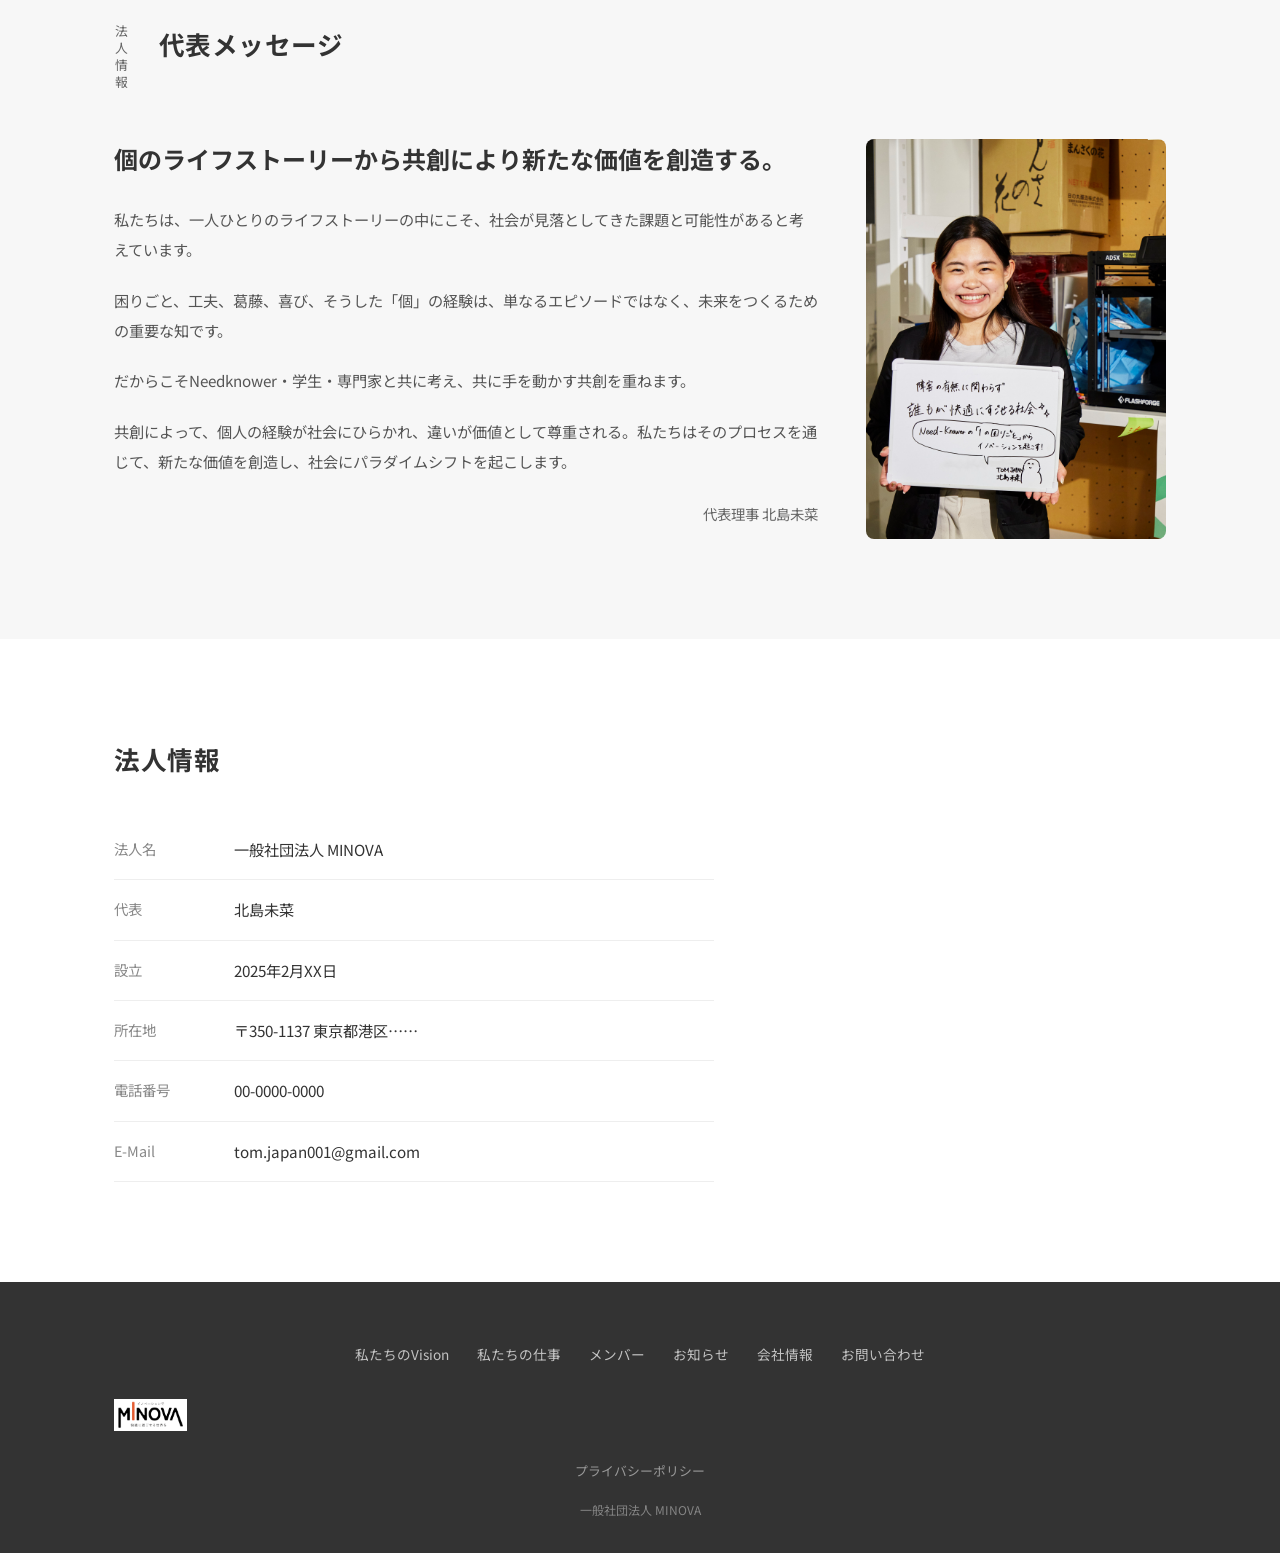
==== commit 7b73067a: "代表メッセージ写真の位置を中央に調整、Vision画像のアスペクト比を修正 Co-Authored-By: Claude Opus 4.6 (1M context) <noreply@anthropi" ====
--- a/about.html
+++ b/about.html
@@ -88,7 +88,7 @@
           </div>
           <p class="message__author">代表理事 北島未菜</p>
         </div>
-        <img src="assets/images/Reps' Greeting.JPG" alt="代表理事 北島未菜" class="message__photo">
+        <img src="assets/images/Reps' Greeting.JPG" alt="代表理事 北島未菜" class="message__photo" style="object-position: center center;">
       </div>
     </div>
   </section>
--- a/css/style.css
+++ b/css/style.css
@@ -278,7 +278,7 @@
 .vision__image {
   margin-top: 60px;
   width: 100%;
-  height: 400px;
+  max-height: 500px;
   object-fit: cover;
   border-radius: 4px;
 }
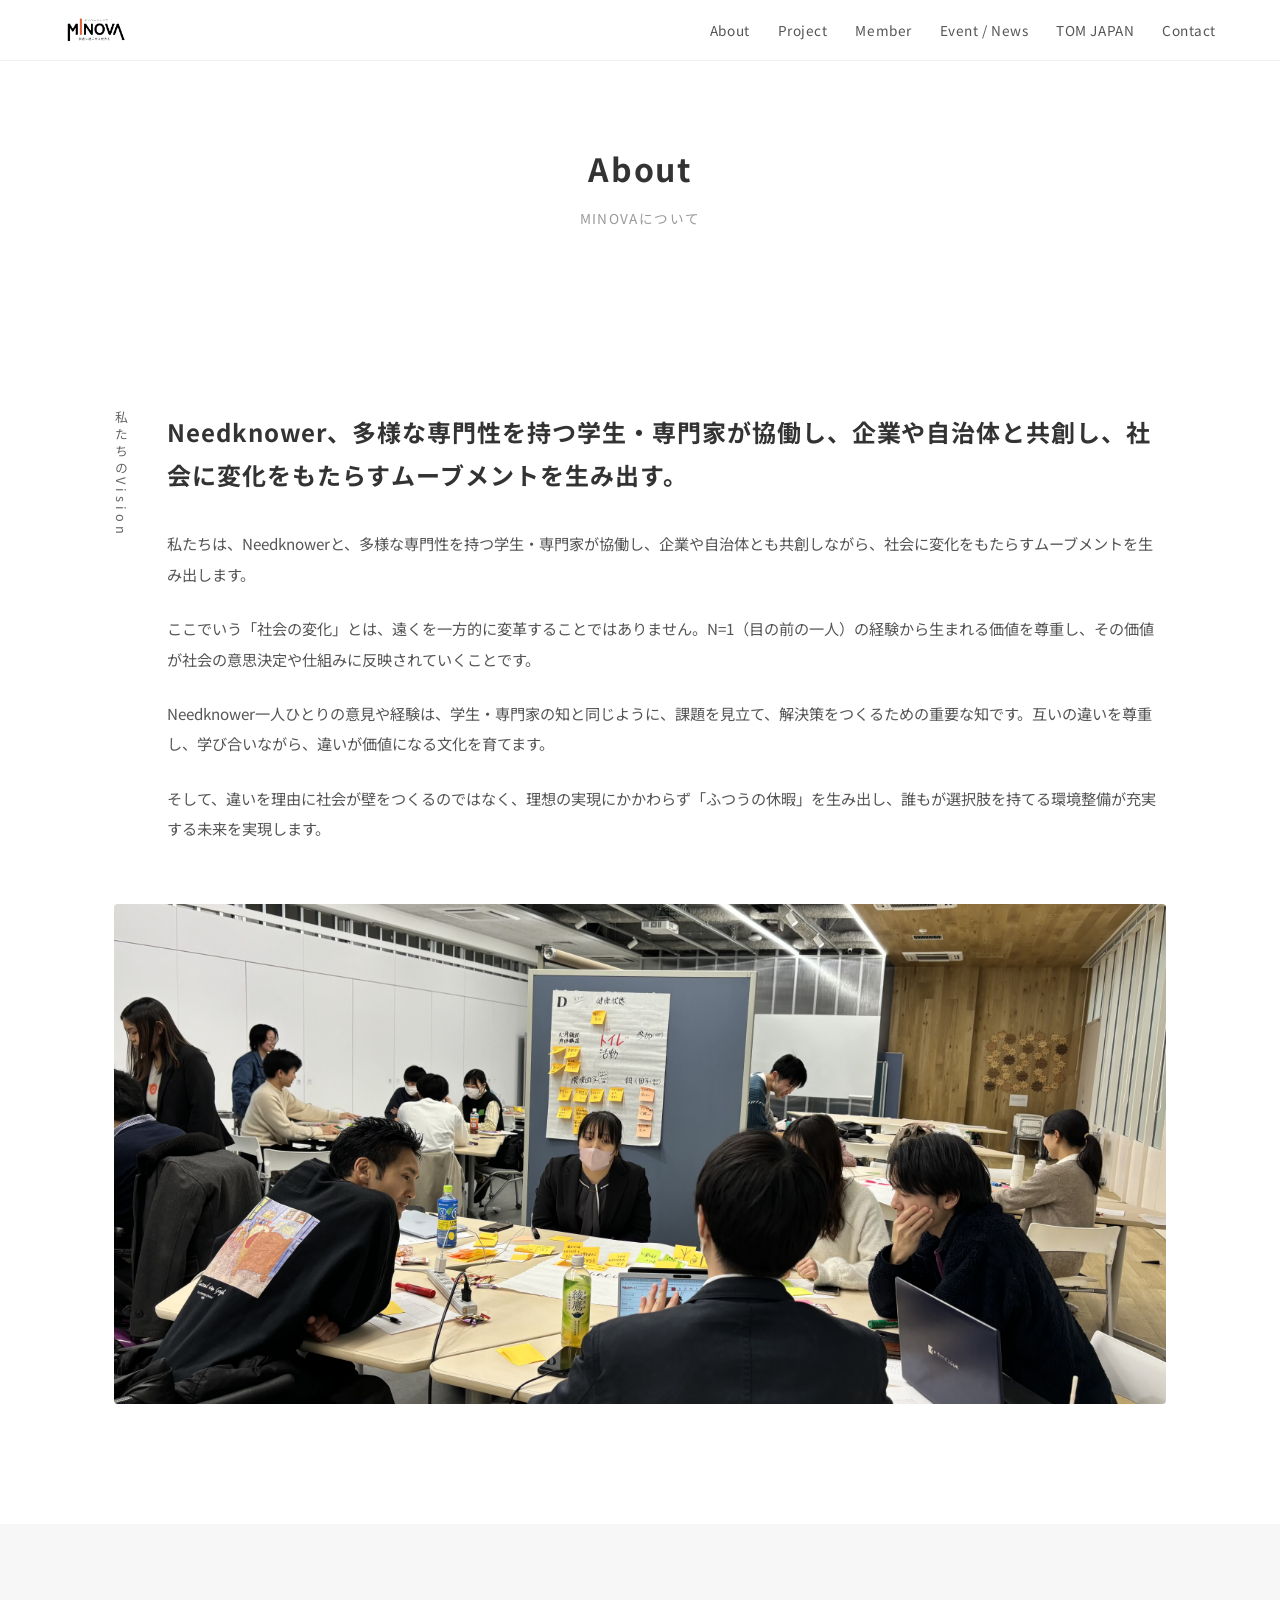
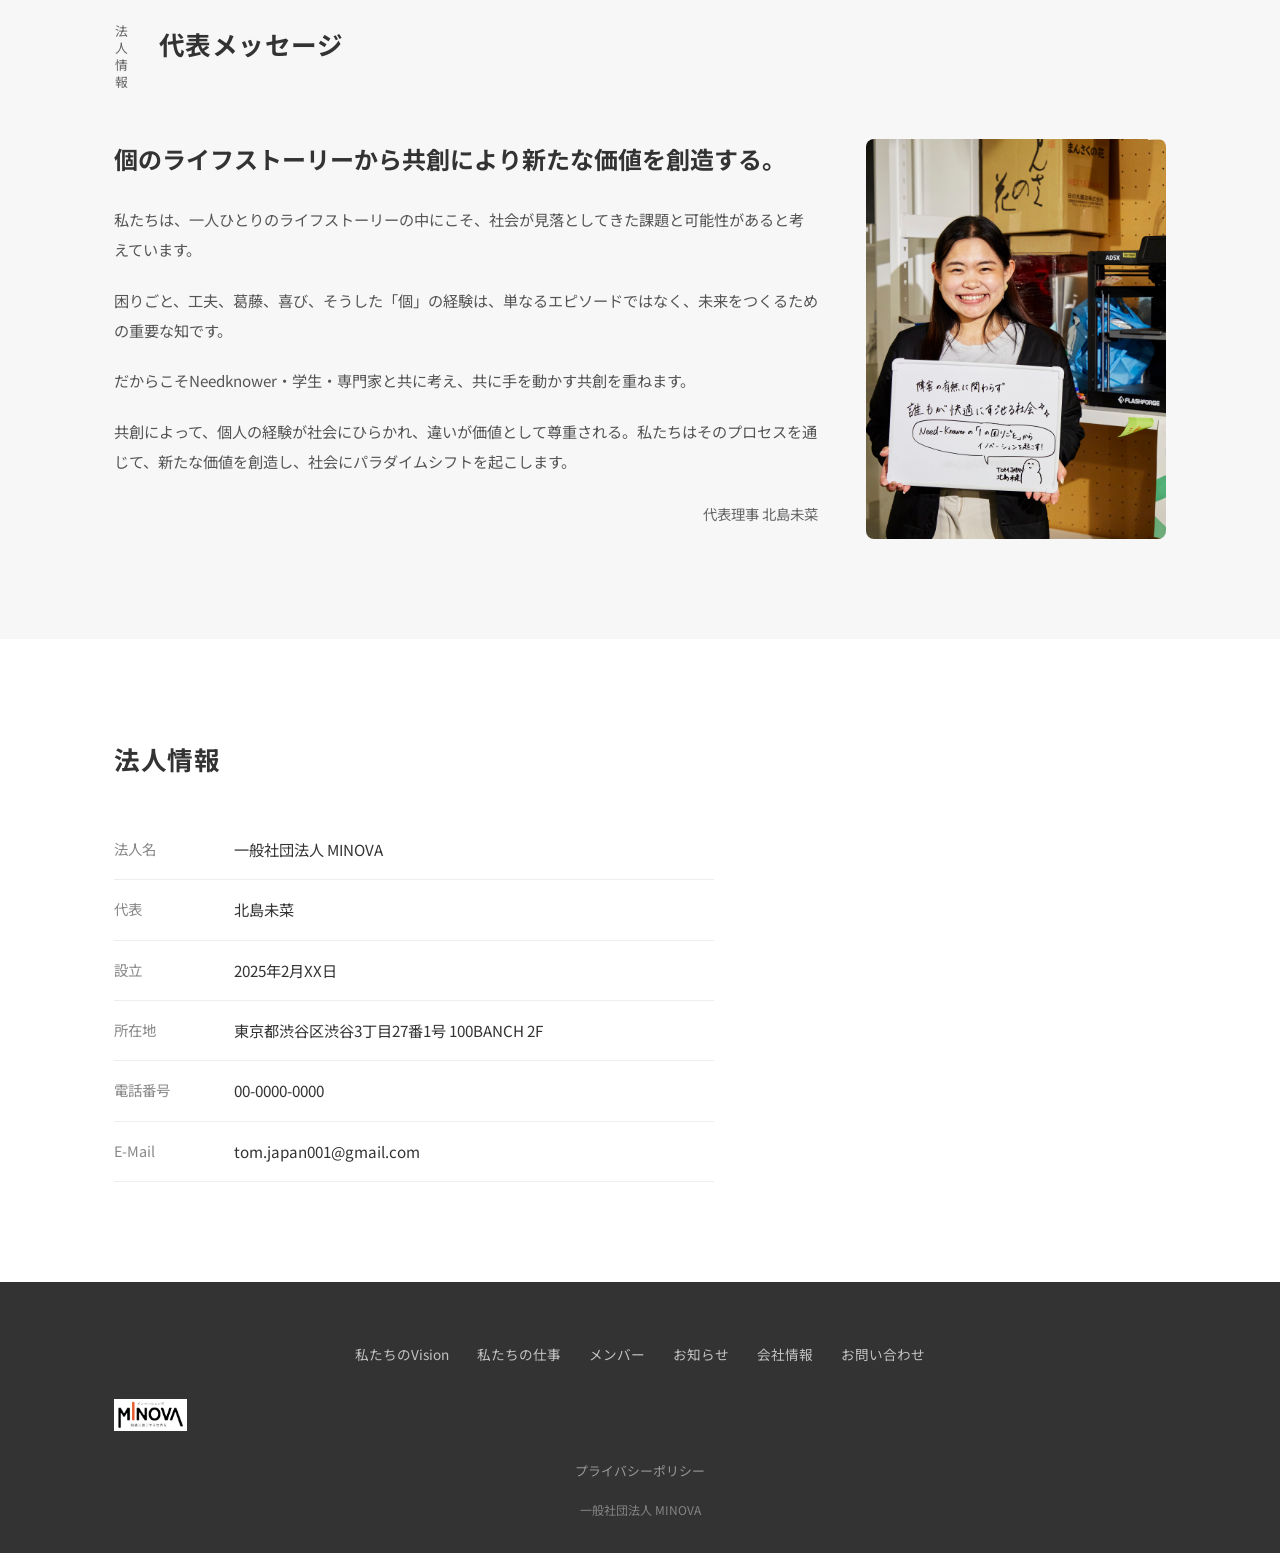
==== commit f71387d4: "所在地を100BANCH 2Fに更新 Co-Authored-By: Claude Opus 4.6 (1M context) <noreply@anthropic.com>" ====
--- a/about.html
+++ b/about.html
@@ -112,7 +112,7 @@
         </tr>
         <tr>
           <th>所在地</th>
-          <td>〒350-1137 東京都港区……</td>
+          <td>東京都渋谷区渋谷3丁目27番1号 100BANCH 2F</td>
         </tr>
         <tr>
           <th>電話番号</th>
@@ -139,7 +139,7 @@
       </nav>
       <div class="footer__logo"><img src="assets/images/logo.png" alt="MINOVA" style="height: 32px;"></div>
       <div class="footer__links">
-        <a href="#">プライバシーポリシー</a>
+        <a href="privacy.html">プライバシーポリシー</a>
       </div>
       <p class="footer__copy">一般社団法人 MINOVA</p>
     </div>
--- a/css/style.css
+++ b/css/style.css
@@ -1002,6 +1002,35 @@
   color: rgba(255, 255, 255, 0.4);
 }
 
+/* --- プライバシーポリシー --- */
+.privacy__heading {
+  font-size: 1.1rem;
+  font-weight: 700;
+  margin-top: 40px;
+  margin-bottom: 12px;
+  line-height: 1.6;
+}
+
+.privacy__text {
+  font-size: 0.95rem;
+  color: #555;
+  line-height: 2;
+  margin-bottom: 16px;
+}
+
+.privacy__list {
+  font-size: 0.95rem;
+  color: #555;
+  line-height: 2;
+  margin-bottom: 16px;
+  padding-left: 24px;
+  list-style: disc;
+}
+
+.privacy__list li {
+  margin-bottom: 4px;
+}
+
 /* --- フェードインアニメーション --- */
 .fade-in {
   opacity: 0;
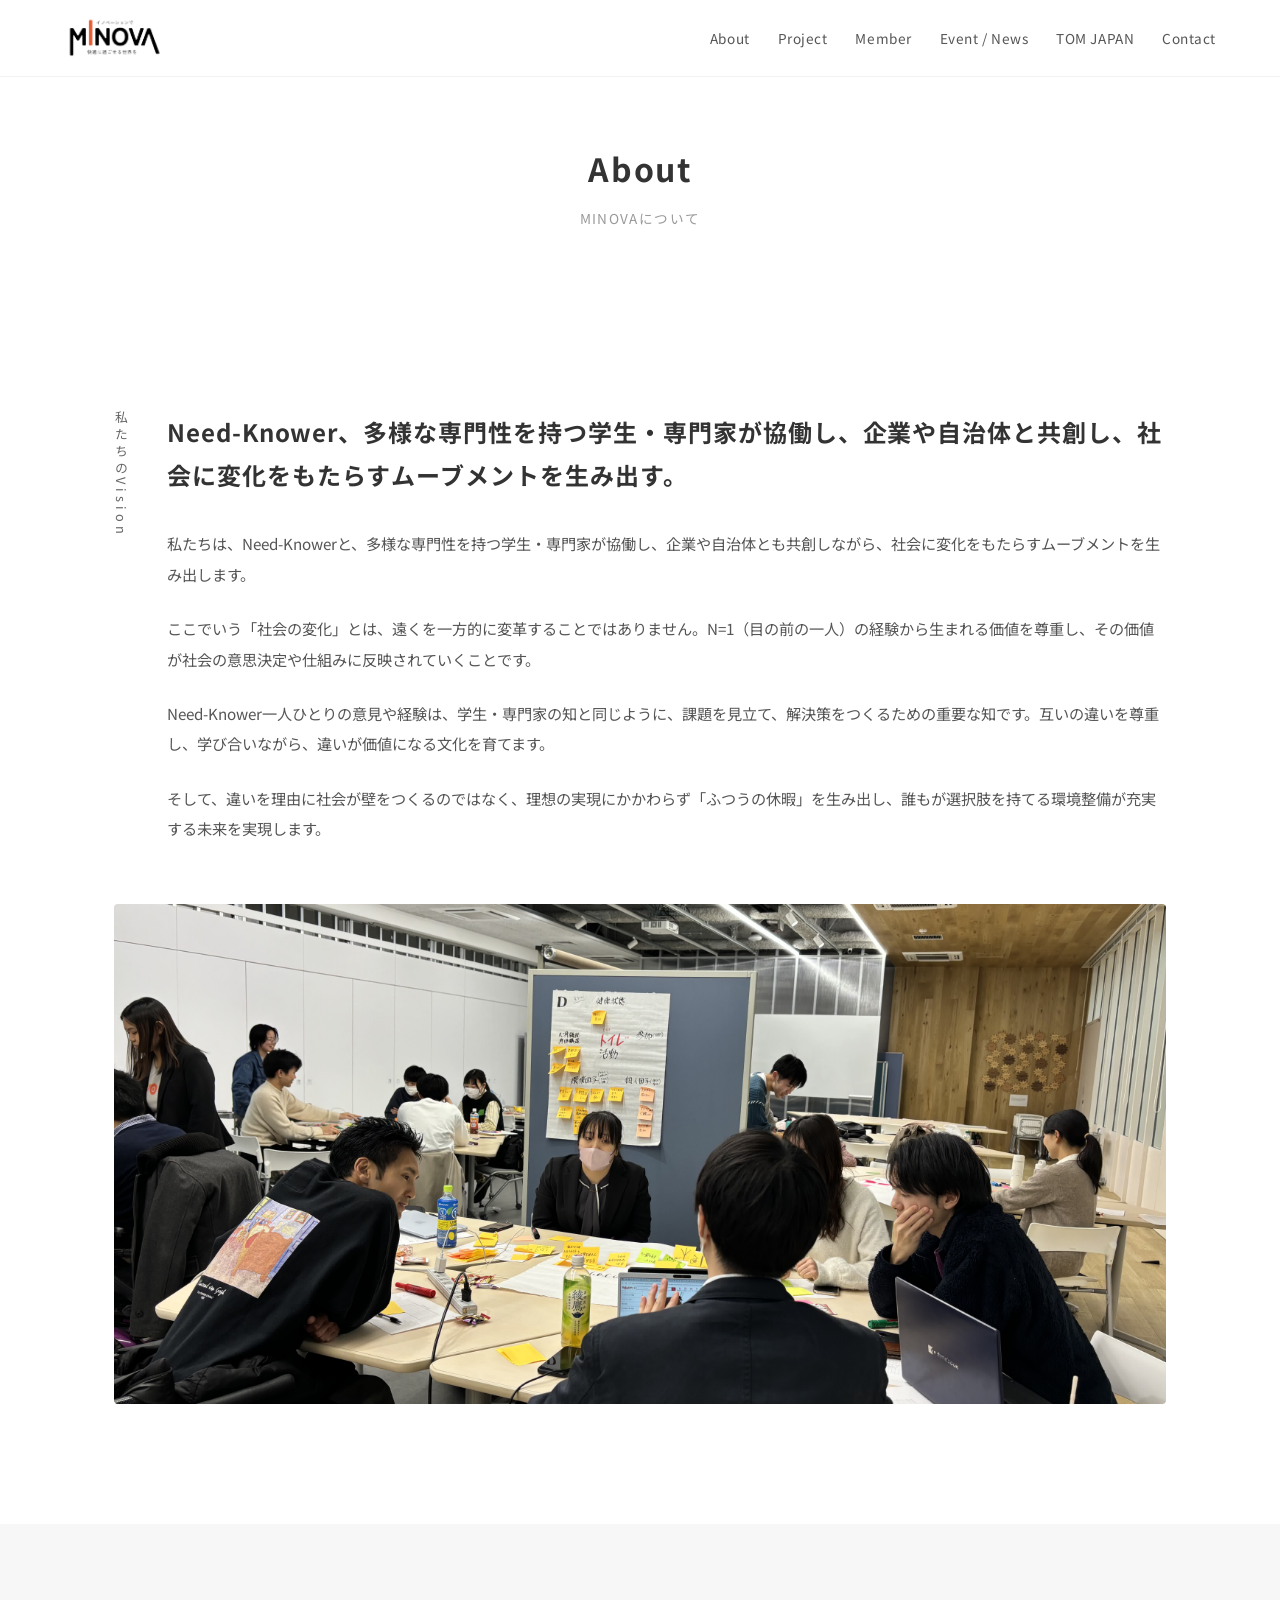
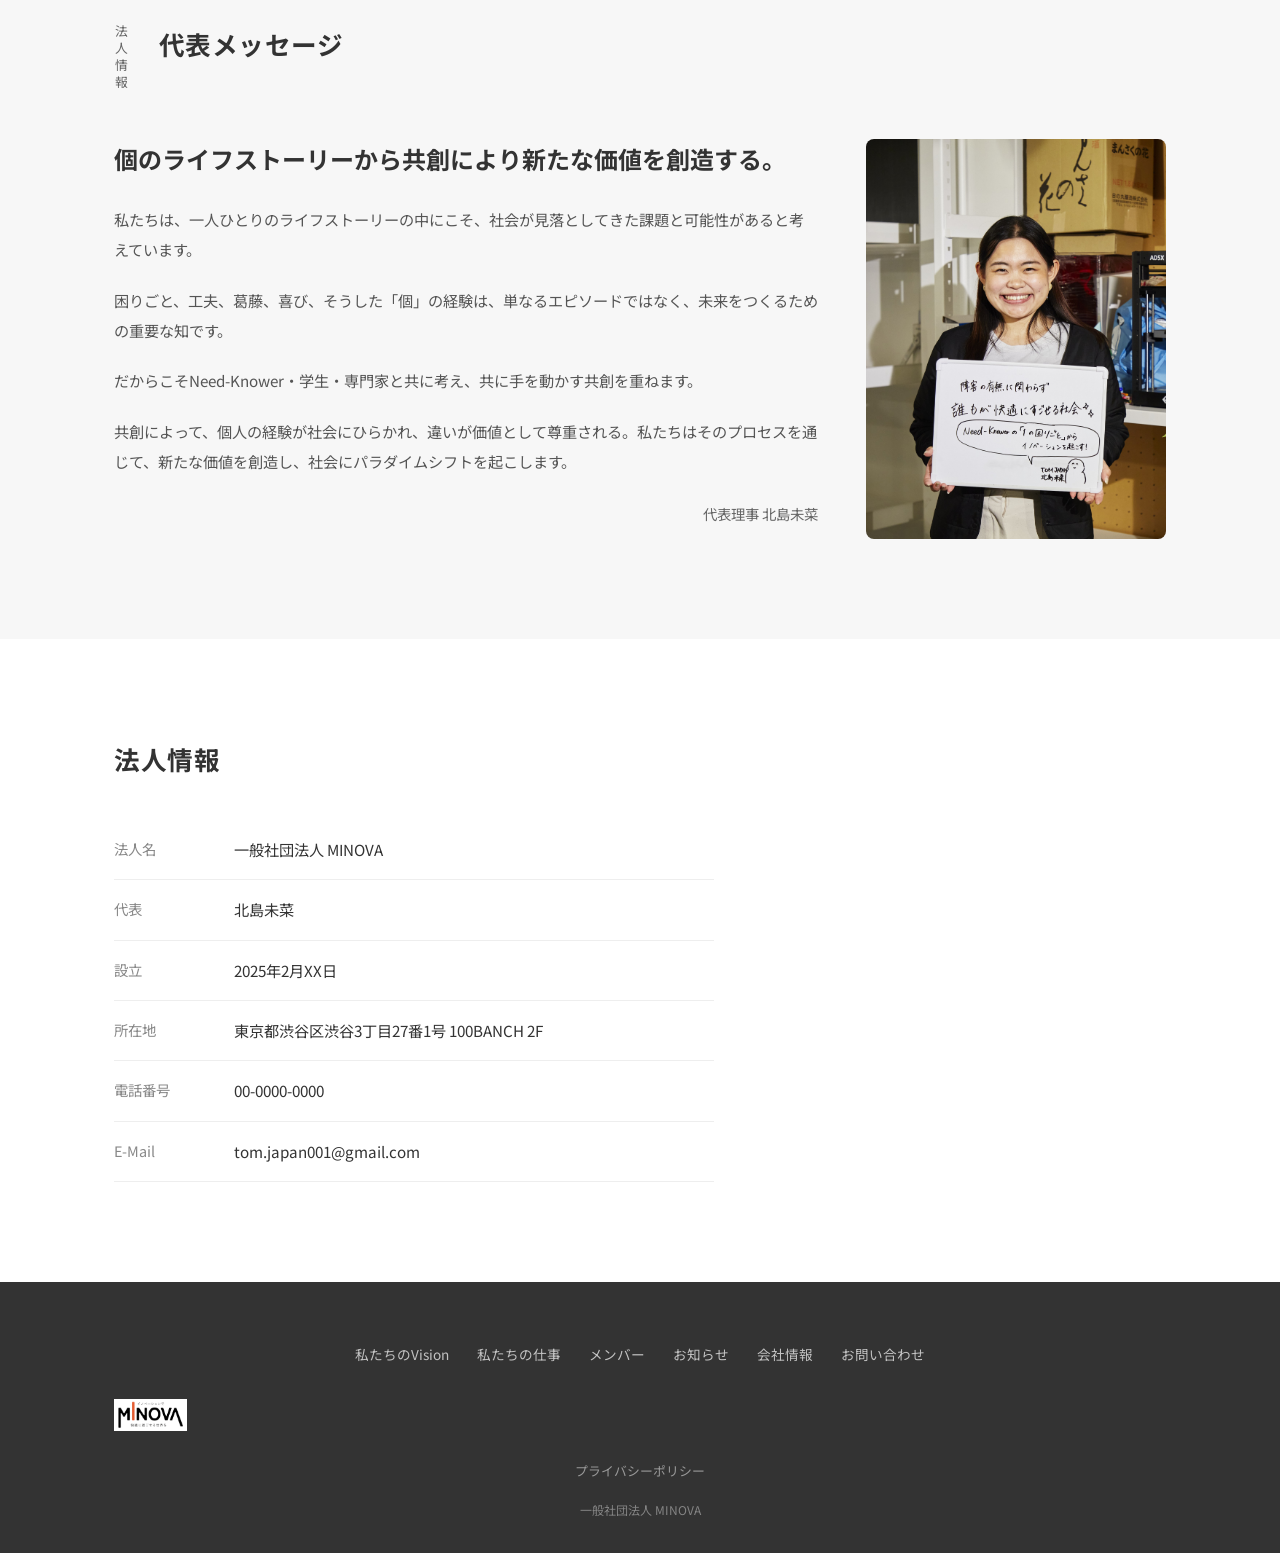
==== commit 67f9e491: "NeedknowerをNeed-Knowerに統一 Co-Authored-By: Claude Opus 4.6 (1M context) <noreply@anthropic.com>" ====
--- a/about.html
+++ b/about.html
@@ -55,11 +55,11 @@
       <div class="vision__inner">
         <div class="section-label">私たちのVision</div>
         <div class="vision__content">
-          <h2 class="vision__heading">Needknower、多様な専門性を持つ学生・専門家が協働し、企業や自治体と共創し、社会に変化をもたらすムーブメントを生み出す。</h2>
+          <h2 class="vision__heading">Need-Knower、多様な専門性を持つ学生・専門家が協働し、企業や自治体と共創し、社会に変化をもたらすムーブメントを生み出す。</h2>
           <div class="vision__text">
-            <p>私たちは、Needknowerと、多様な専門性を持つ学生・専門家が協働し、企業や自治体とも共創しながら、社会に変化をもたらすムーブメントを生み出します。</p>
+            <p>私たちは、Need-Knowerと、多様な専門性を持つ学生・専門家が協働し、企業や自治体とも共創しながら、社会に変化をもたらすムーブメントを生み出します。</p>
             <p>ここでいう「社会の変化」とは、遠くを一方的に変革することではありません。N=1（目の前の一人）の経験から生まれる価値を尊重し、その価値が社会の意思決定や仕組みに反映されていくことです。</p>
-            <p>Needknower一人ひとりの意見や経験は、学生・専門家の知と同じように、課題を見立て、解決策をつくるための重要な知です。互いの違いを尊重し、学び合いながら、違いが価値になる文化を育てます。</p>
+            <p>Need-Knower一人ひとりの意見や経験は、学生・専門家の知と同じように、課題を見立て、解決策をつくるための重要な知です。互いの違いを尊重し、学び合いながら、違いが価値になる文化を育てます。</p>
             <p>そして、違いを理由に社会が壁をつくるのではなく、理想の実現にかかわらず「ふつうの休暇」を生み出し、誰もが選択肢を持てる環境整備が充実する未来を実現します。</p>
           </div>
         </div>
@@ -83,7 +83,7 @@
           <div class="message__body">
             <p>私たちは、一人ひとりのライフストーリーの中にこそ、社会が見落としてきた課題と可能性があると考えています。</p>
             <p>困りごと、工夫、葛藤、喜び、そうした「個」の経験は、単なるエピソードではなく、未来をつくるための重要な知です。</p>
-            <p>だからこそNeedknower・学生・専門家と共に考え、共に手を動かす共創を重ねます。</p>
+            <p>だからこそNeed-Knower・学生・専門家と共に考え、共に手を動かす共創を重ねます。</p>
             <p>共創によって、個人の経験が社会にひらかれ、違いが価値として尊重される。私たちはそのプロセスを通じて、新たな価値を創造し、社会にパラダイムシフトを起こします。</p>
           </div>
           <p class="message__author">代表理事 北島未菜</p>
--- a/css/style.css
+++ b/css/style.css
@@ -128,7 +128,7 @@
 }
 
 .header__logo img {
-  height: 28px;
+  height: 44px;
   width: auto;
 }
 
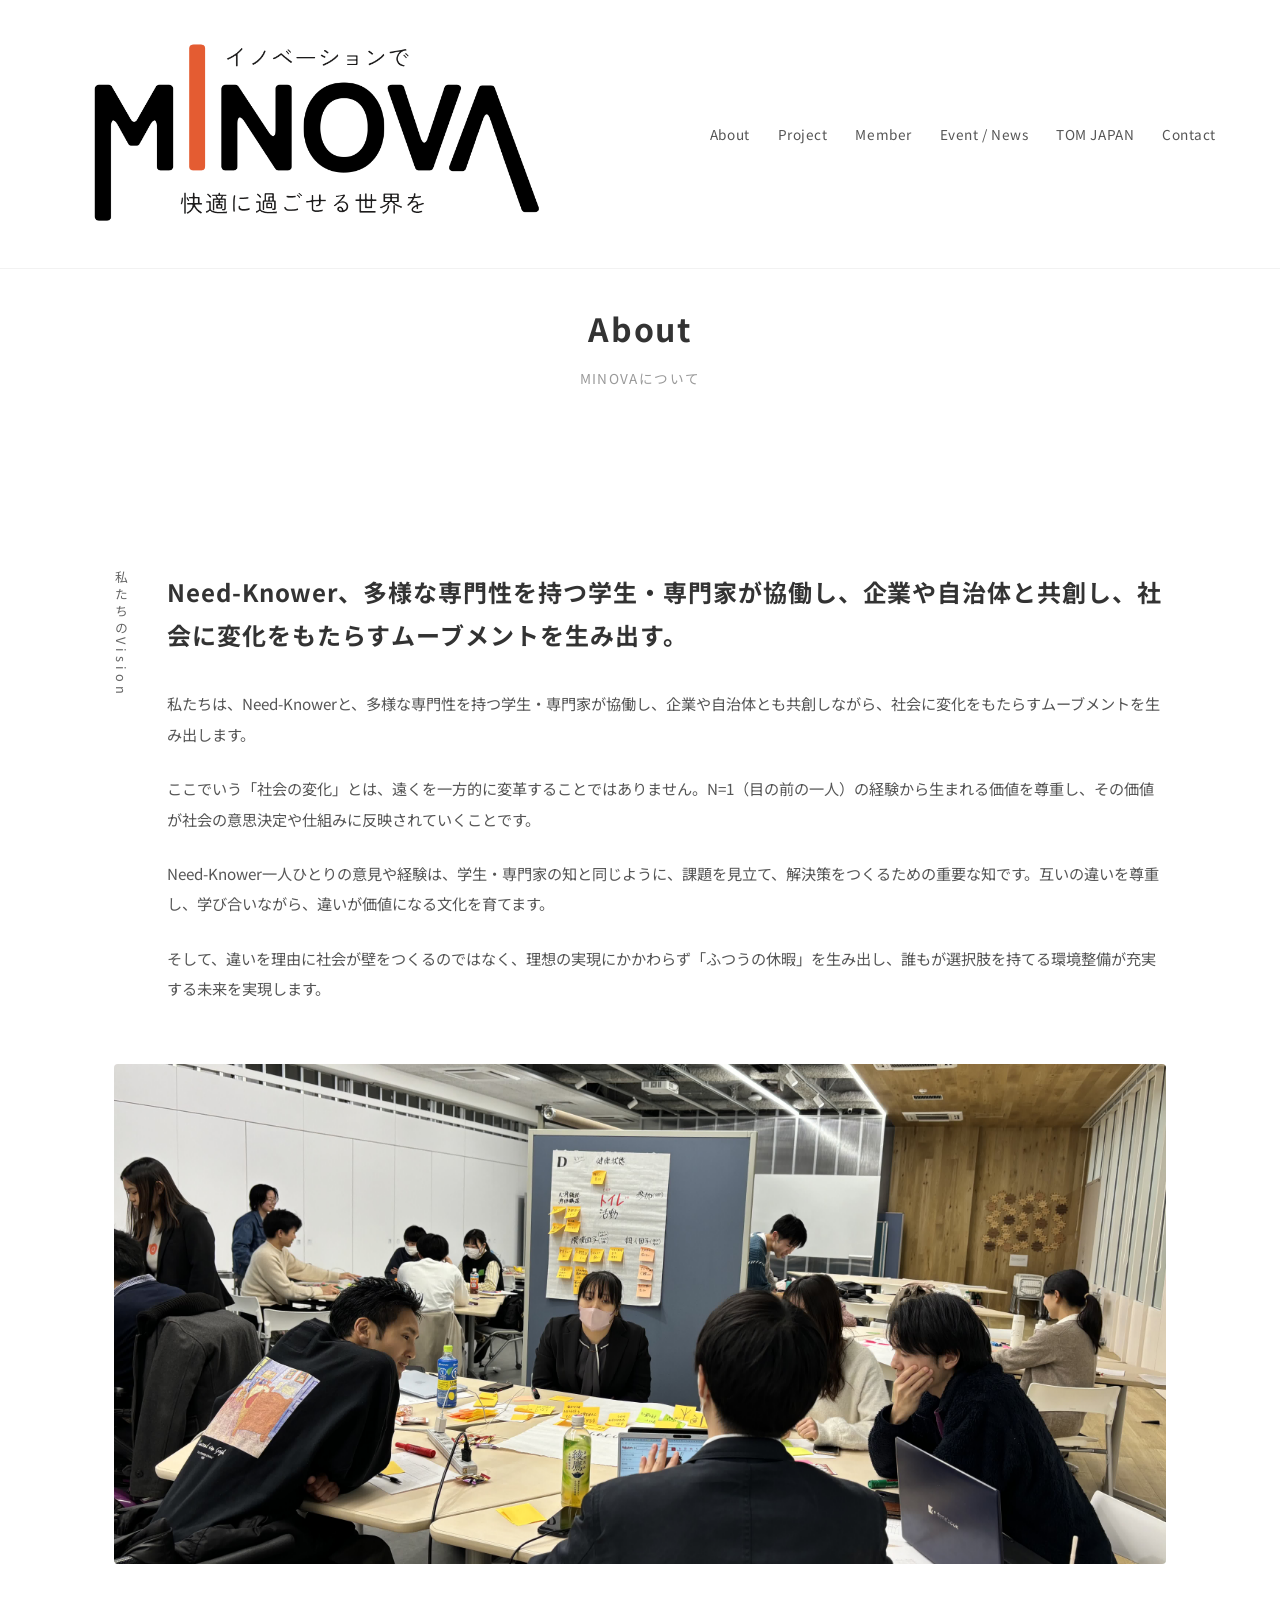
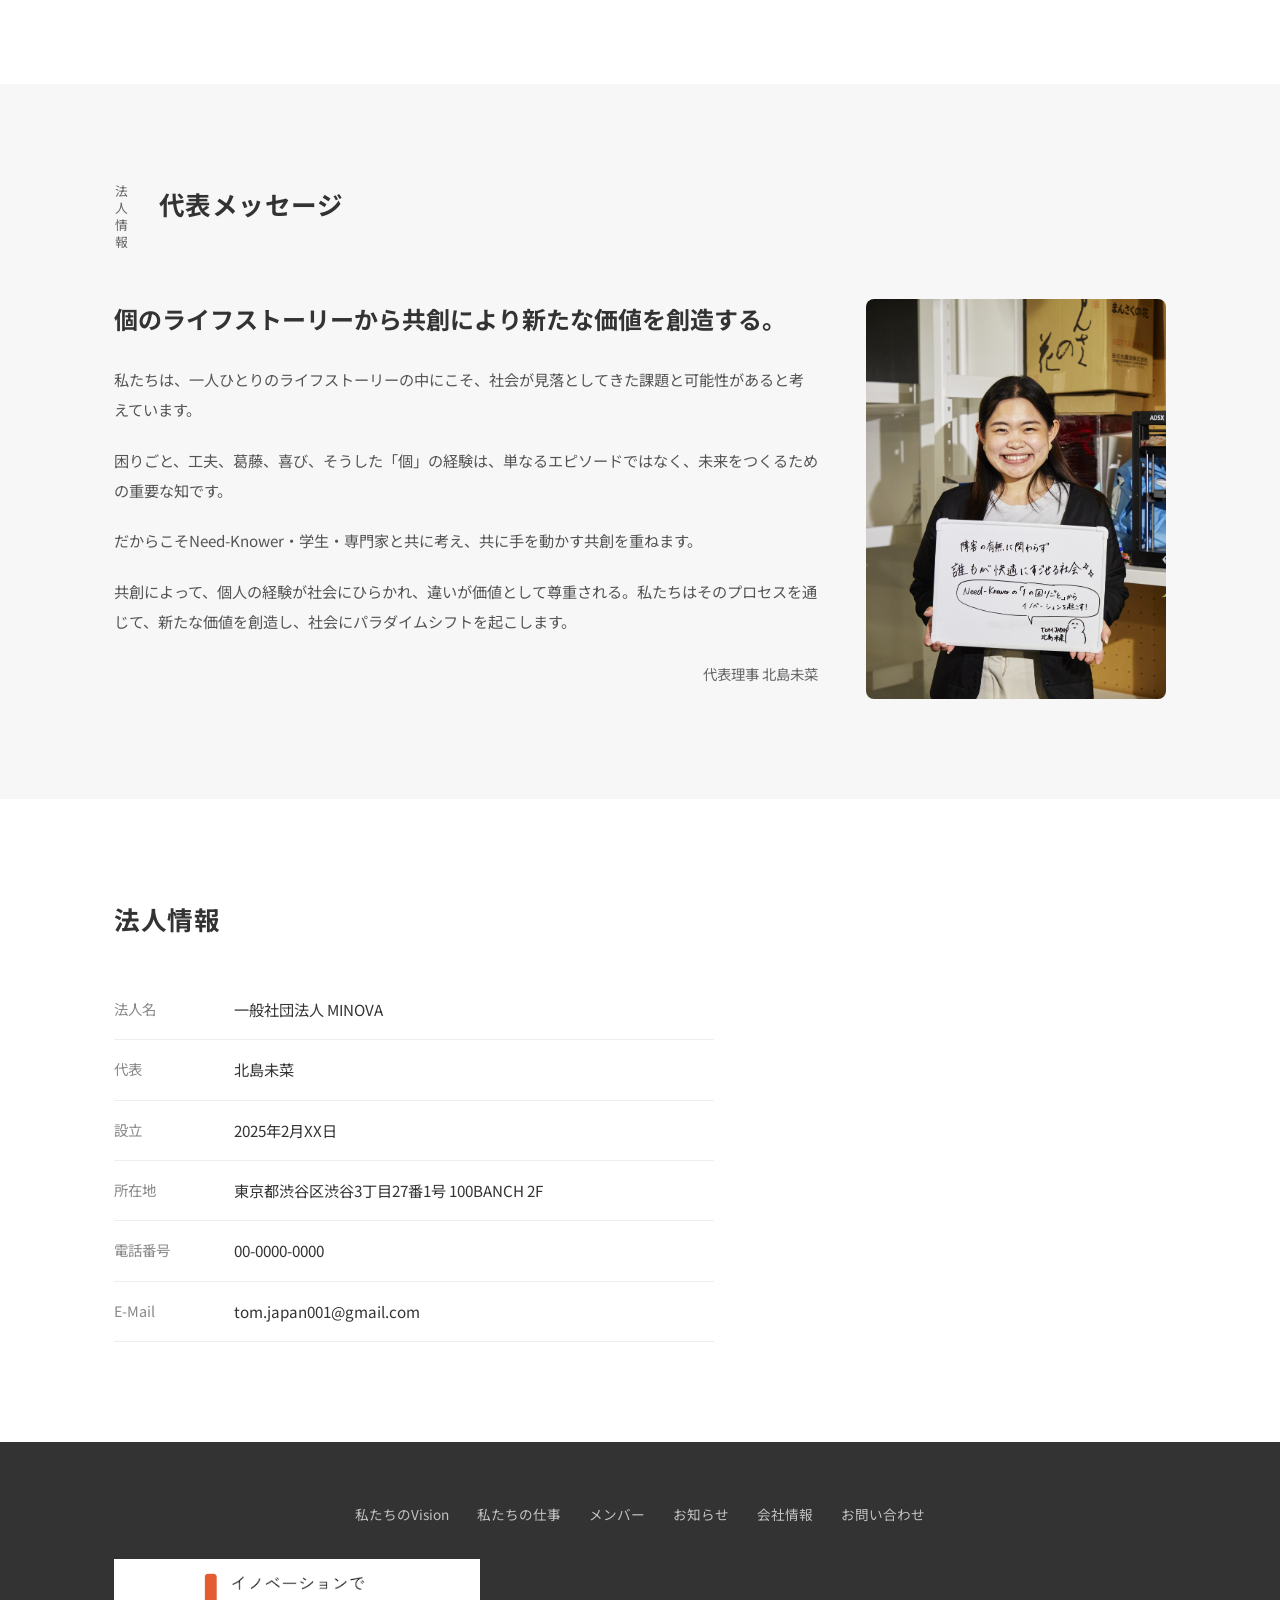
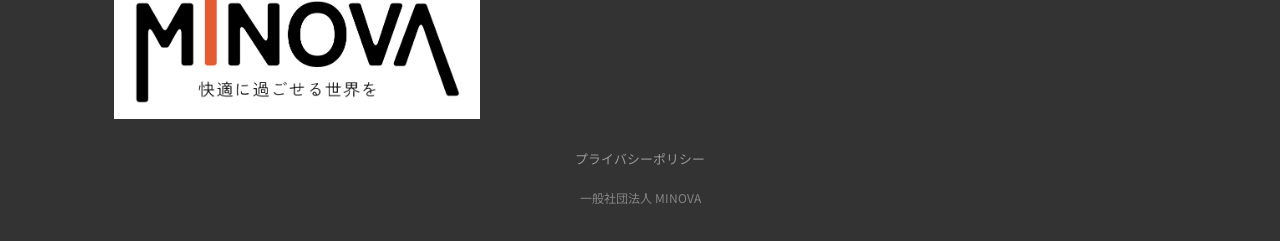
==== commit 7bc68b99: "ロゴを大幅に拡大（ヘッダー220px、フッター160px）、レイアウト調整 Co-Authored-By: Claude Opus 4.6 (1M context) <noreply@anthropi" ====
--- a/about.html
+++ b/about.html
@@ -137,7 +137,7 @@
         <a href="about.html#corporate-info">会社情報</a>
         <a href="contact.html">お問い合わせ</a>
       </nav>
-      <div class="footer__logo"><img src="assets/images/logo.png" alt="MINOVA" style="height: 32px;"></div>
+      <div class="footer__logo"><img src="assets/images/logo.png" alt="MINOVA" style="height: 160px;"></div>
       <div class="footer__links">
         <a href="privacy.html">プライバシーポリシー</a>
       </div>
--- a/css/style.css
+++ b/css/style.css
@@ -114,7 +114,7 @@
   justify-content: space-between;
   max-width: 1200px;
   margin: 0 auto;
-  padding: 16px 24px;
+  padding: 24px 24px;
 }
 
 .header__logo {
@@ -128,7 +128,7 @@
 }
 
 .header__logo img {
-  height: 44px;
+  height: 220px;
   width: auto;
 }
 
@@ -206,7 +206,7 @@
   align-items: center;
   justify-content: center;
   overflow: hidden;
-  margin-top: 60px;
+  margin-top: 270px;
   background: #000;
 }
 
@@ -869,7 +869,7 @@
 
 /* --- ページヘッダー（各ページ上部） --- */
 .page-header {
-  padding: 140px 0 60px;
+  padding: 300px 0 60px;
   text-align: center;
 }
 
@@ -1192,7 +1192,7 @@
 
   /* Page Header */
   .page-header {
-    padding: 110px 0 40px;
+    padding: 200px 0 40px;
   }
 
   .page-header__title {
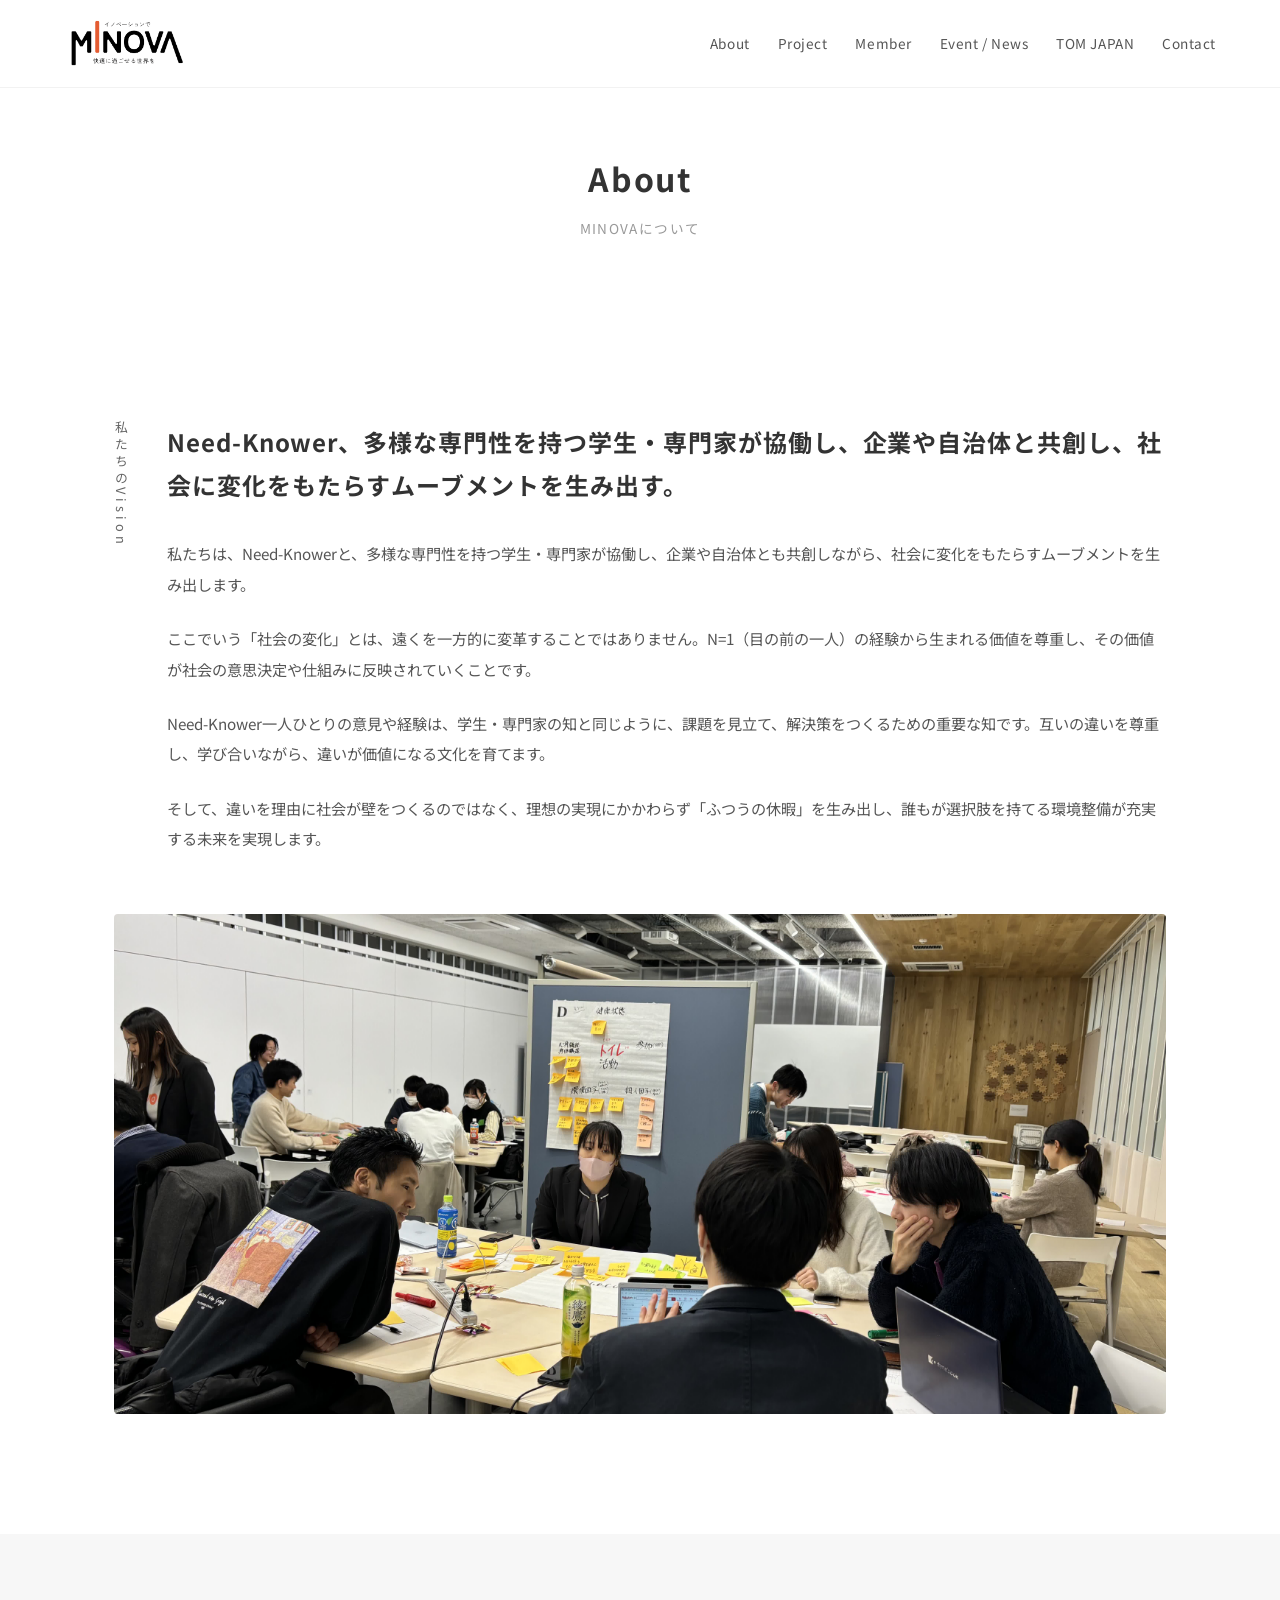
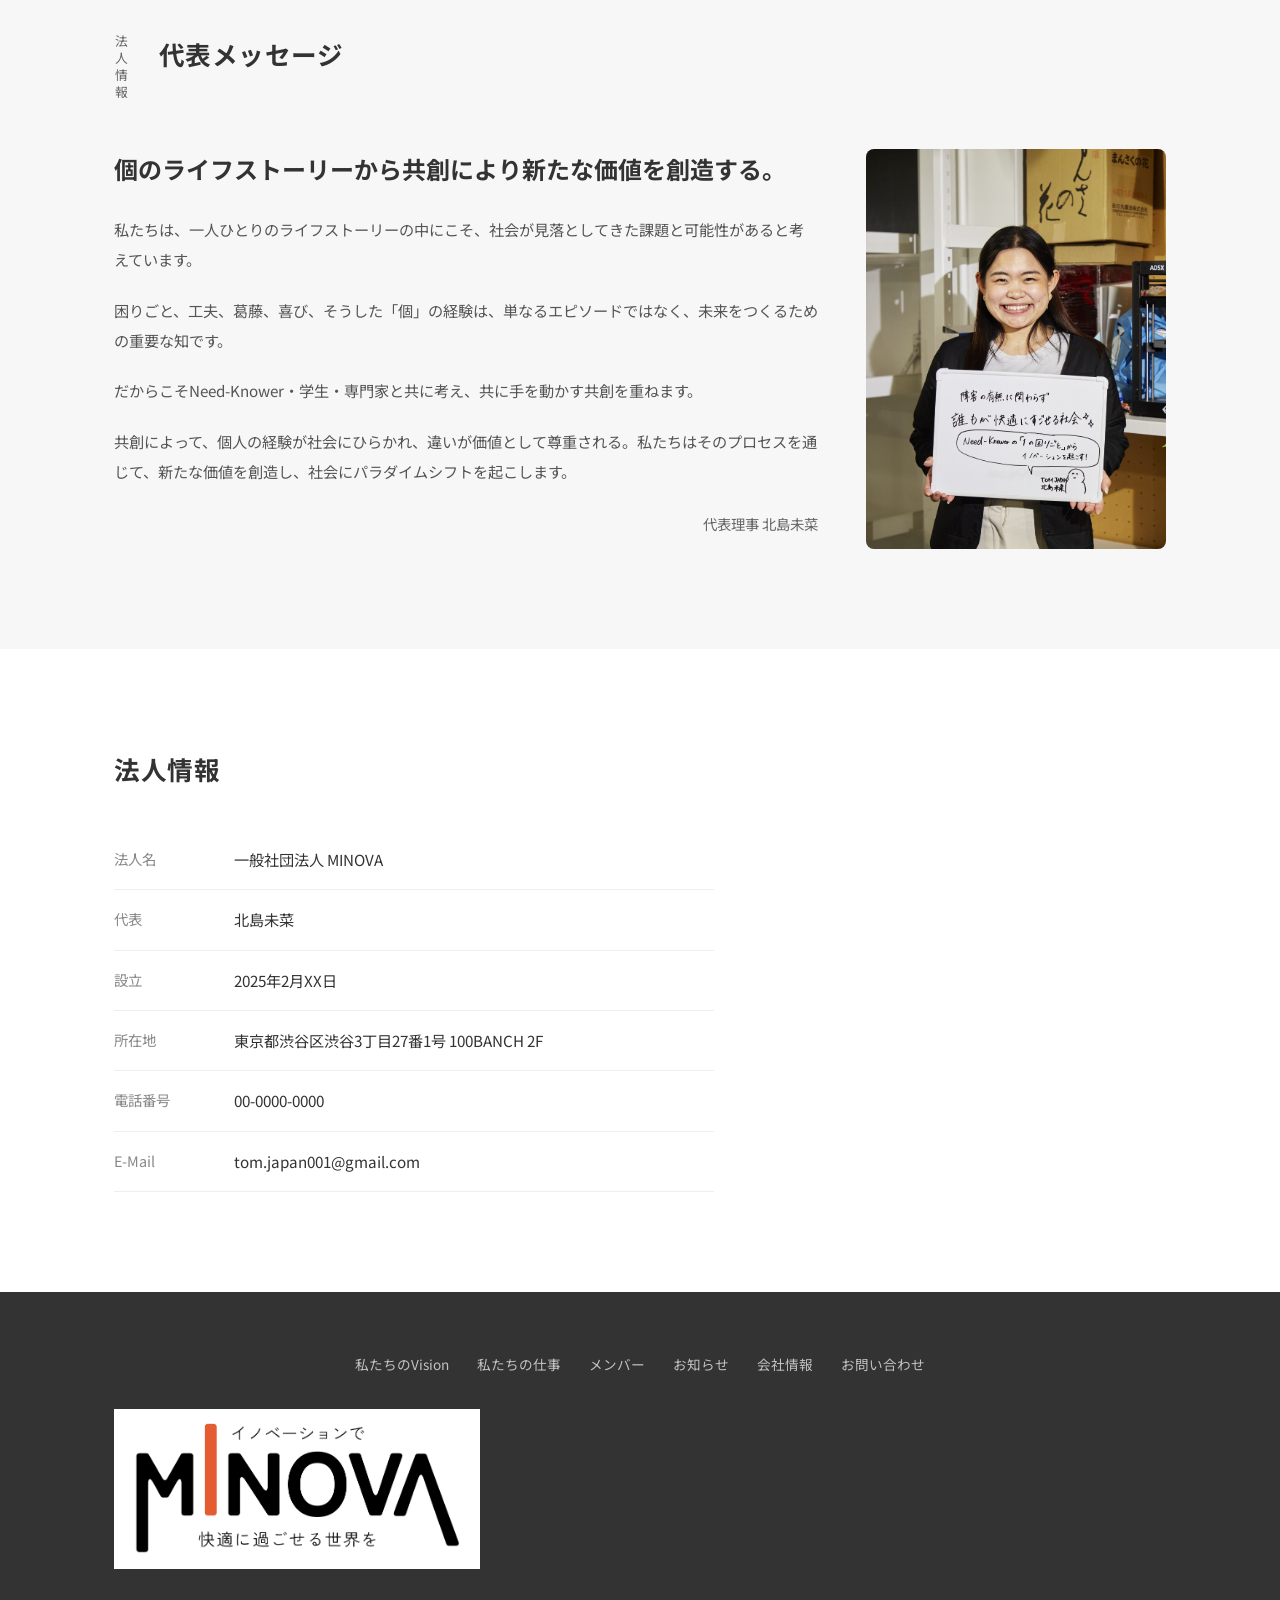
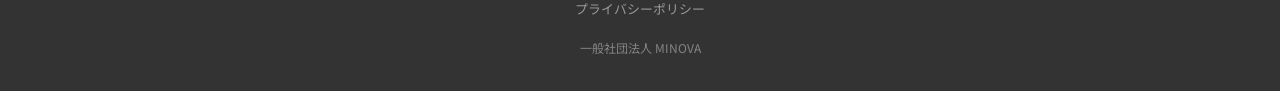
==== commit d7df174c: "CSSキャッシュバスター追加（style.css?v=2） Co-Authored-By: Claude Opus 4.6 (1M context) <noreply@anthropic.com>" ====
--- a/about.html
+++ b/about.html
@@ -17,7 +17,7 @@
   <link rel="preconnect" href="https://fonts.googleapis.com">
   <link rel="preconnect" href="https://fonts.gstatic.com" crossorigin>
   <link href="https://fonts.googleapis.com/css2?family=Noto+Sans+JP:wght@400;500;700&display=swap" rel="stylesheet">
-  <link rel="stylesheet" href="css/style.css">
+  <link rel="stylesheet" href="css/style.css?v=2">
 </head>
 <body>
   <!-- ナビゲーション オーバーレイ -->
--- a/css/style.css
+++ b/css/style.css
@@ -114,7 +114,7 @@
   justify-content: space-between;
   max-width: 1200px;
   margin: 0 auto;
-  padding: 24px 24px;
+  padding: 16px 24px;
 }
 
 .header__logo {
@@ -128,7 +128,7 @@
 }
 
 .header__logo img {
-  height: 220px;
+  height: 55px;
   width: auto;
 }
 
@@ -206,7 +206,7 @@
   align-items: center;
   justify-content: center;
   overflow: hidden;
-  margin-top: 270px;
+  margin-top: 90px;
   background: #000;
 }
 
@@ -869,7 +869,7 @@
 
 /* --- ページヘッダー（各ページ上部） --- */
 .page-header {
-  padding: 300px 0 60px;
+  padding: 150px 0 60px;
   text-align: center;
 }
 
@@ -1192,7 +1192,7 @@
 
   /* Page Header */
   .page-header {
-    padding: 200px 0 40px;
+    padding: 120px 0 40px;
   }
 
   .page-header__title {
